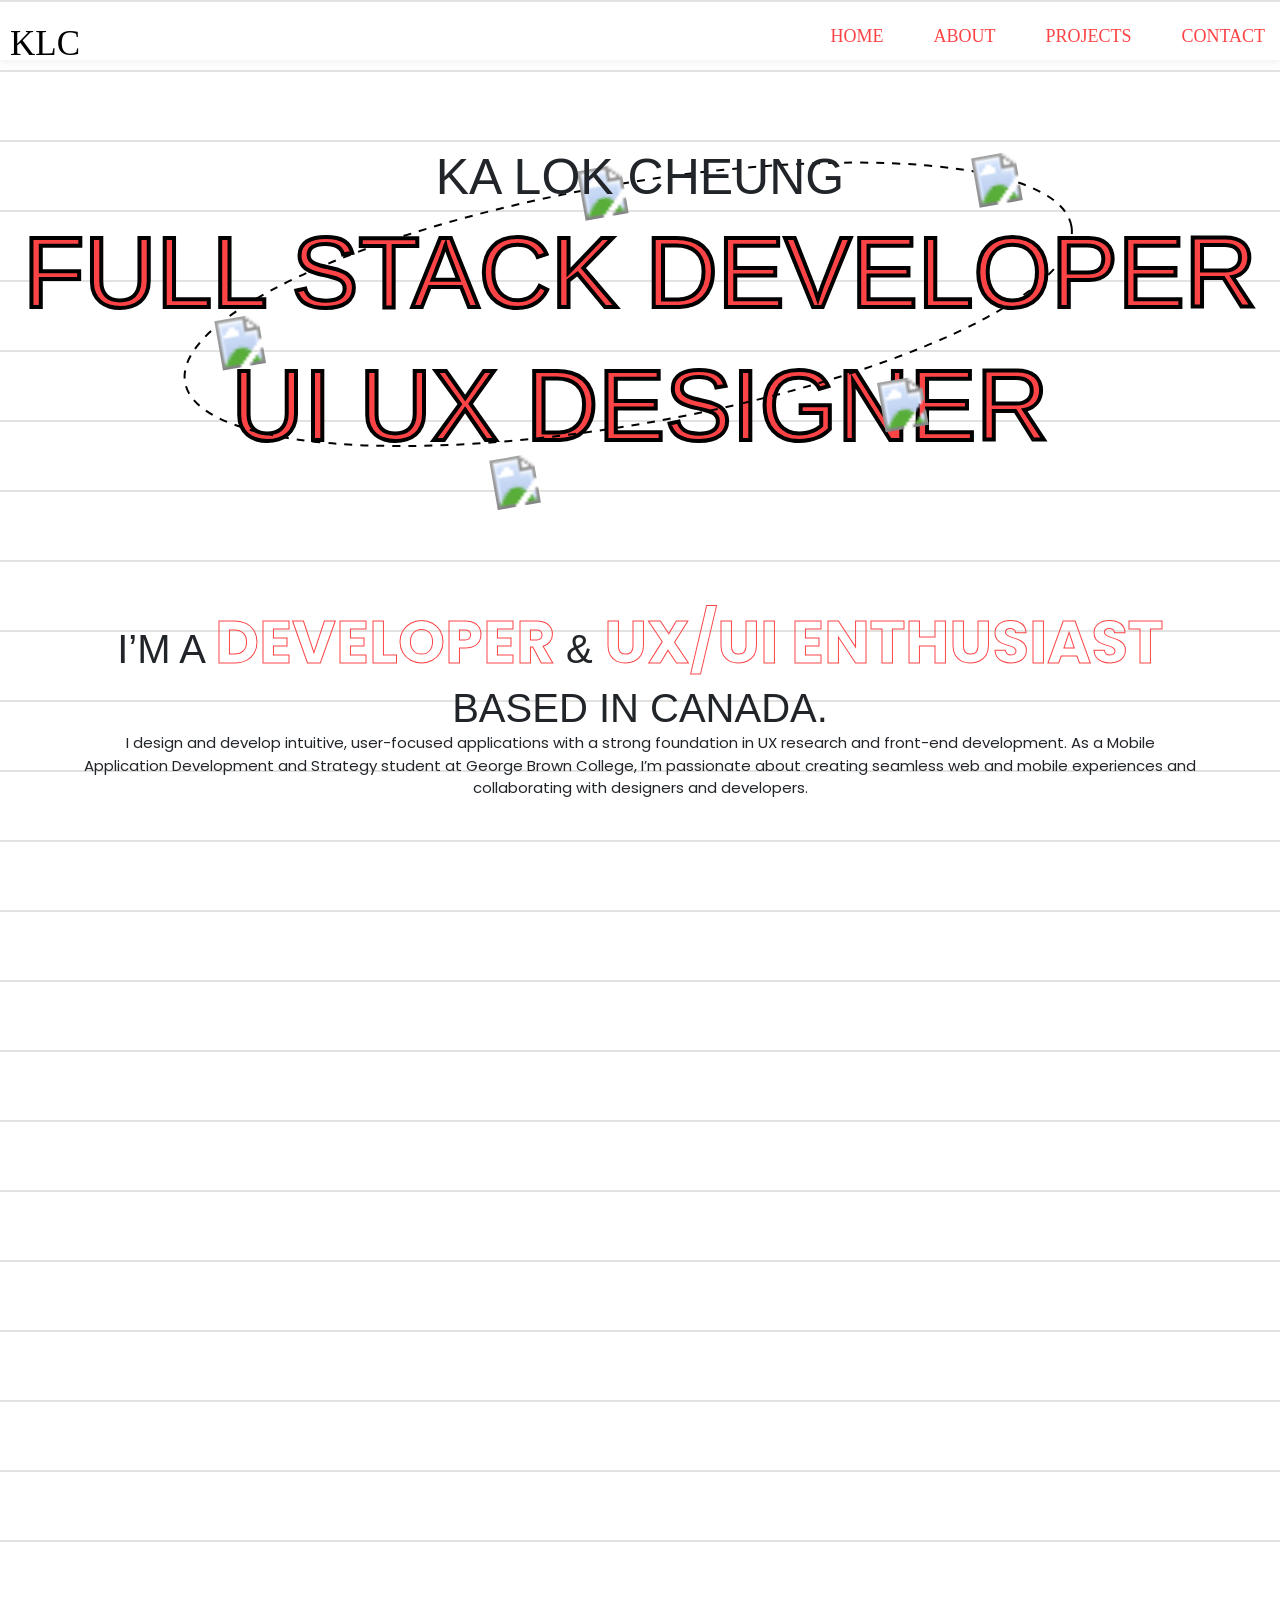
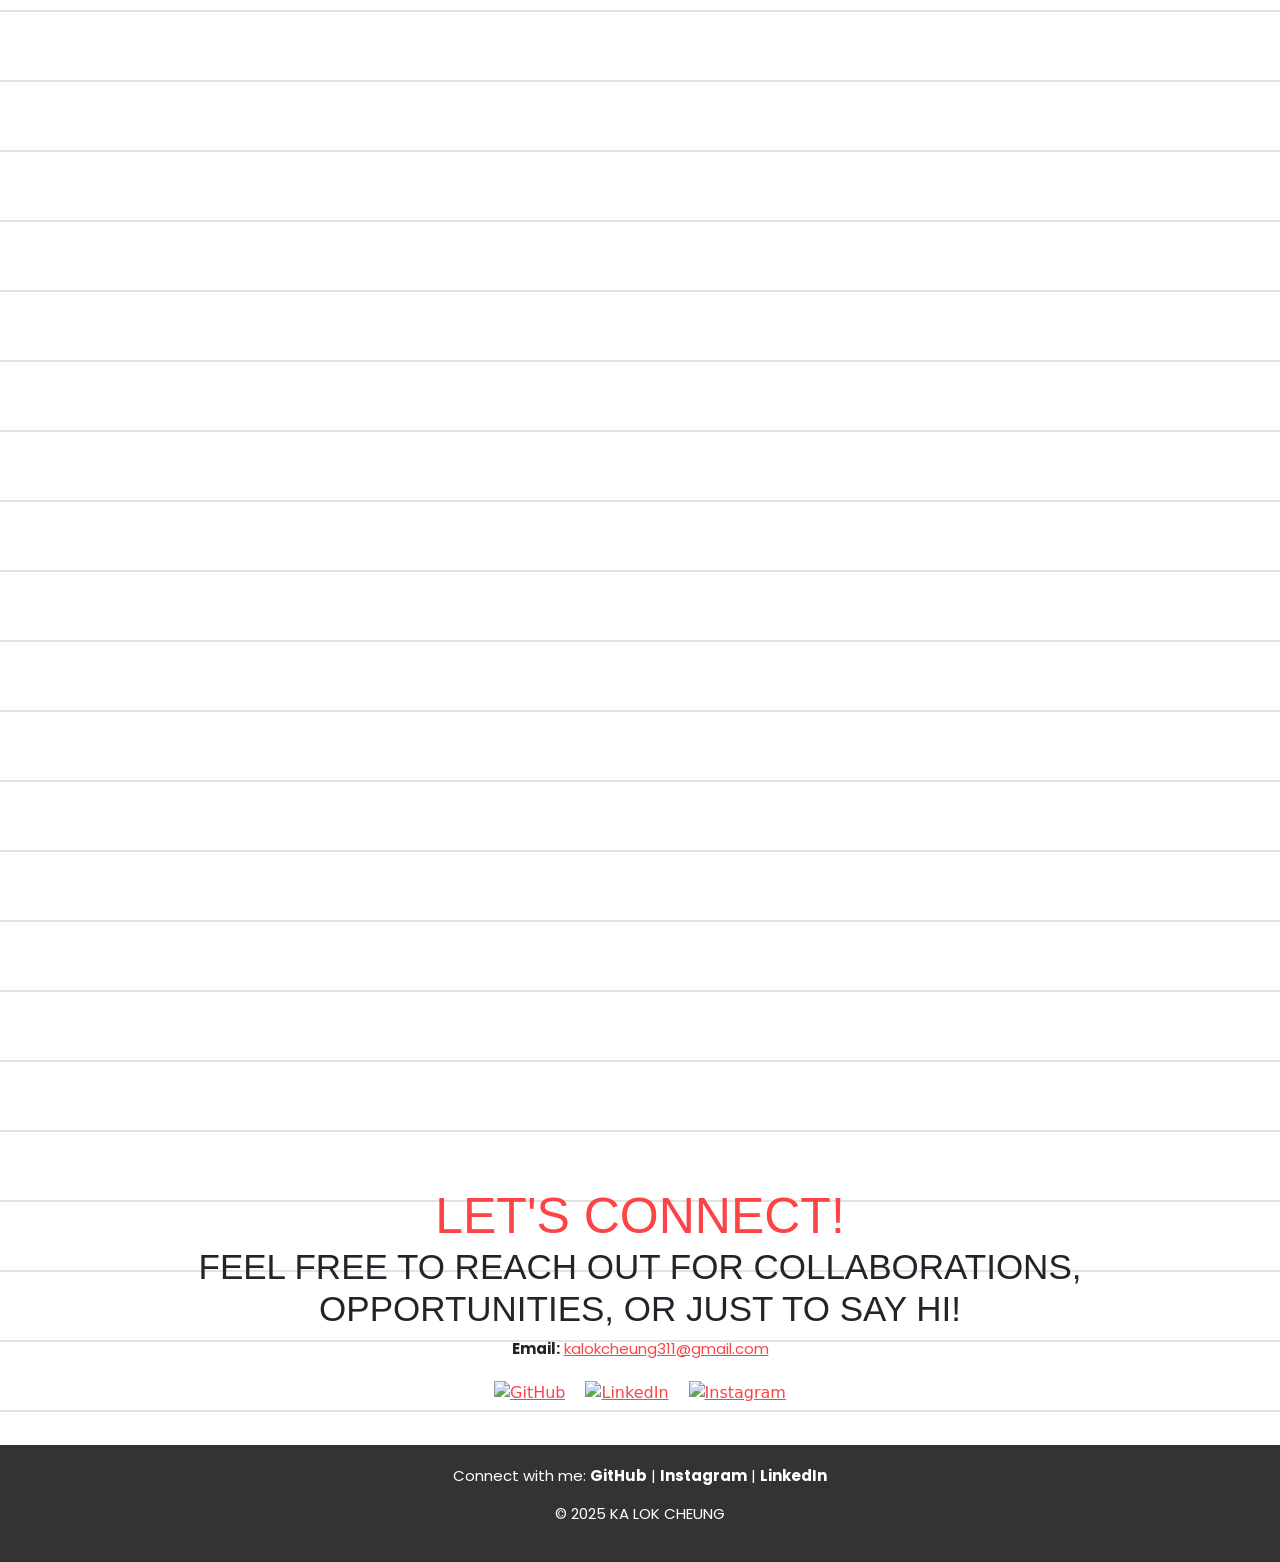
==== index.html @ 5da4ef84 "Add files via upload" ====
<!DOCTYPE html>
<html lang="en">
<head>
    <meta charset="UTF-8">
    <meta name="viewport" content="width=device-width, initial-scale=1.0">
    <title>Kalinda Cheung | Portfolio</title>
    <link rel="stylesheet" href="styles.css">
    <link rel="preconnect" href="https://fonts.googleapis.com">
    <link rel="preconnect" href="https://fonts.gstatic.com" crossorigin>
    <link href="https://fonts.googleapis.com/css2?family=Funnel+Sans:ital,wght@0,300..800;1,300..800&family=Poppins:ital,wght@0,100;0,200;0,300;0,400;0,500;0,600;0,700;0,800;0,900;1,100;1,200;1,300;1,400;1,500;1,600;1,700;1,800;1,900&family=Press+Start+2P&display=swap" rel="stylesheet">
    <link href="https://cdn.jsdelivr.net/npm/bootstrap@5.3.3/dist/css/bootstrap.min.css" rel="stylesheet" integrity="sha384-QWTKZyjpPEjISv5WaRU9OFeRpok6YctnYmDr5pNlyT2bRjXh0JMhjY6hW+ALEwIH" crossorigin="anonymous">
    <script src='https://cdnjs.cloudflare.com/ajax/libs/jquery/3.3.1/jquery.min.js'></script>
    <script  src="js/js.js"></script>
    <script src="https://cdn.jsdelivr.net/npm/bootstrap@5.3.3/dist/js/bootstrap.bundle.min.js" integrity="sha384-YvpcrYf0tY3lHB60NNkmXc5s9fDVZLESaAA55NDzOxhy9GkcIdslK1eN7N6jIeHz" crossorigin="anonymous"></script>
</head>
<body>


    <!-- Navbar -->
    <nav class="navbar">
            <a href="#" class="logo">KLC</a>
            <ul class="nav-links">
                <a href="#home"><li>Home</li></a>
                <a href="#skills"><li>About</li></a>
                <a href="project.html"><li>Projects</li></a>
                <a href="#contact"><li>Contact</li></a>
            </ul>
            <div class="hamburger">
                <span></span>
                <span></span>
                <span></span>
            </div>
    </nav>

    <!------------ Section1 ------------>
    <section id="fontEndBanner">
        <h1>KA LOK CHEUNG</h1>
        <h2 id="fontEndBanner_title1">full stack developer</h2>
        <h2 id="fontEndBanner_title2">ui ux designer</h2>
        <!-- SVG Background -->
        <div class="svg-background">
            <svg width="1000" height="400" viewBox="0 0 1000 300" preserveAspectRatio="xMidYMid meet">

                <g transform="rotate(-10 -120 150)">

                    <path id="innerOrbitPath" d="M 930,250 a 450,120 0 1,1 -900,0 a 450,120 0 1,1 900,0"  
                          fill="none" stroke="black" stroke-width="2" stroke-dasharray="8,8"/>
                    <path id="orbitPath" d="M 930,250 a 450,140 0 1,1 -900,0 a 450,140 0 1,1 900,0"  
                          fill="none" stroke="transparent"/>

                    <image href="images/title_icon1.png" width="50" height="50">
                        <animateMotion repeatCount="indefinite" dur="14s">
                            <mpath href="#orbitPath"/>
                        </animateMotion>
                    </image>
    
                    <image href="images/title_icon2.png" width="50" height="50">
                        <animateMotion repeatCount="indefinite" dur="14s" begin="-2.8s">
                            <mpath href="#orbitPath"/>
                        </animateMotion>
                    </image>
                    <image href="images/title_icon3.png" width="50" height="50">
                        <animateMotion repeatCount="indefinite" dur="14s" begin="-5.6s">
                            <mpath href="#orbitPath"/>
                        </animateMotion>
                    </image>
                    <image href="images/title_icon4.png" width="50" height="50">
                        <animateMotion repeatCount="indefinite" dur="14s" begin="-8.4s">
                            <mpath href="#orbitPath"/>
                        </animateMotion>
                    </image>
                    <image href="images/title_icon5.png" width="50" height="50">
                        <animateMotion repeatCount="indefinite" dur="14s" begin="-11.2s">
                            <mpath href="#orbitPath"/>
                        </animateMotion>
                    </image>
                </g>
            </svg>
        </div>
    </section>

<!------------ Section2 ------------>
    <section id="description">
        <div class="container">
           <h1>I’m a <span class="waterWave" data-text="developer">developer</span> & <span class="waterWave" data-text="UX/UI enthusiast">UX/UI enthusiast</span> based in Canada.</h1> 
           <p>I design and develop intuitive, user-focused applications with a strong foundation in UX research and front-end development. As a Mobile Application Development and Strategy student at George Brown College, I’m passionate about creating seamless web and mobile experiences and collaborating with designers and developers.</p>
        </div>
    </section>

  
<!------------ Section3 ------------>
    <section id="skills">
        <div class="container">
        <div class="row">
            <div class="col-lg-6 col-md-12 col-sm-12 section3Bg">
                <div class="animation">
                    <div class="anm_mod left delay overlapLeft hoverImageWrapper">
                        <img src="images/section3Left.png" class="section3Left hoverImage">
                    </div>
                    <div class="anm_mod right fast overlapRight hoverImageWrapper">
                        <img src="images/section3Right.png" class="section3Right hoverImage">
                    </div>
                </div>
            </div>

            <div class="col-lg-6 col-md-12 col-sm-12 section3Icon">
                <div class="animation">
                    <div class="anm_mod full">
                        <img src="images/section3Icon.png">
                        <h1>TECHNICAL SKILLS</h1>
                        <h2>Programming Languages</h2>
                        <p>Kotlin, SwiftUI, Java, JavaScript, Android SDK, Jetpack Components, React Native</p>
                        <h2>Frameworks & Technologies</h2>
                        <p>React, Bootstrap, .NET, WordPress, PHP, HTML5, CSS3, Node.js, Express.js, REST APIs</p>
                        <h2>Database & Cloud Services</h2>
                        <p>Firebase, MongoDB, MySQL, Amazon Web Services (AWS)</p>
                        <h2>Design Tools</h2>
                        <p>Adobe Photoshop, Adobe Illustrator, Adobe Premiere, Adobe After Effects</p>
                        <h2>Others</h2>
                        <p>GitHub (Version Control), Postman, SEO Optimization, VS Code, Xcode, Android Studio</p>
                    </div>
                </div>
            </div>
        </div>
      </div>
    </section>


<!------------ Section4 ------------>
    <section id="experience">
        <div class="container">
            <div class="row">
                <div class="animation">
                    <div class="anm_mod full">
                      <h1>PROFESSIONAL EXPERIENCE</h1>
                    </div>
                </div>
                     <div class="animation">
                       <div class="anm_mod full">
                           <div class="col-lg-12 col-md-12 col-sm-12">
                            <h3><span class="section4Type">Full time</span> <span class="section4Date">May 2023 - Jul 2024</span><div class="line"></div></h3>
                            <h2>Analyst Programmer - Venturenix Limited, Hong Kong</h2>
                              <ul>
                               <li><p>Reduced page load time by 30% by optimizing web applications with JavaScript, HTML5, and PHP, improving user experience.</p></li>
                               <li><p>Led software development initiatives by collaborating with designers and developers, increasing workflow efficiency by 20%.</p></li>
                               <li><p>Performed rigorous code reviews, ensuring high-quality, scalable, and maintainable JavaScript and CSS implementations.</p></li>
                               <li><p>Boosted user engagement by 15% and retention by 10% by revamping the client-facing portal and enhancing design responsiveness.</p></li>
                               <li><p>Strong communication skills in translating technical requirements into intuitive design solutions for non-technical stakeholders.</p></li>
                              </ul>
                           </div>
                       </div>
                     </div>

                     <div class="animation">
                        <div class="anm_mod full">
                            <div class="col-lg-12 col-md-12 col-sm-12">
                             <h3><span class="section4Type">Full time</span> <span class="section4Date">Sep 2019 - Apr 2023</span><div class="line"></div></h3>
                             <h2>Analyst Programmer - Global Executive Consultants Ltd., Hong Kong</h2>
                               <ul>
                                <li><p>Developed and maintained high-traffic web applications using JavaScript, Node.js, and front-end frameworks, optimizing data retrieval by 40%.</p></li>
                                <li><p>Implemented email automation workflows using server-side rendering (SSR) and REST APIs, improving efficiency in communication.</p></li>
                                <li><p>Optimized CSS and JavaScript asset loading, reducing page load times by 25% and enhancing web application performance.</p></li>
                                <li><p>Applied software development best practices, including version control, testing, and modular coding structures.</p></li>
                                <li><p>Effective time management in leading multiple projects while consistently meeting deadlines.</p></li>
                                    </ul>
                            </div>
                        </div>
                      </div>

                      <div class="animation">
                        <div class="anm_mod full">
                            <div class="col-lg-12 col-md-12 col-sm-12">
                             <h3><span class="section4Type">Part time</span> <span class="section4Date">Sep 2017 - Aug 2019</span><div class="line"></div></h3>
                             <h2>UI/UX Designer - NovaLab (Hong Kong) Limited, Hong Kong</h2>
                               <ul>
                                <li><p>Doubled mobile user engagement by implementing mobile-first design principles, ensuring responsiveness and cross-platform compatibility.</p></li>
                                <li><p>Enhanced website usability by improving navigation, layouts, and interactivity for WordPress and custom-built websites, increasing user engagement.</p></li>
                                <li><p>Boosted customer satisfaction by 20% by optimizing UI/UX for e-commerce platforms, leading to higher conversion rates using HTML5, CSS3, and JavaScript.</p></li>
                                <li><p>Improved organic traffic by 30% by implementing SEO-optimized web designs, enhancing search rankings and increasing visibility.</p></li>
                               </ul>
                            </div>
                        </div>
                      </div>
                     
            </div>
        </div>
    </section>

<!------------ Contact Section ------------>
<section id="contact" style="padding-top: 50px;">
    <div class="container">
        <div class="anm_mod full">
            <h1>Let's Connect!</h1>
          </div>
        <h2>Feel free to reach out for collaborations, opportunities, or just to say hi!</h2>

        <div class="contact-info">
            <p><strong>Email:</strong> <a href="mailto:kalokcheung@example.com">kalokcheung311@gmail.com</a></p>
            
            <div class="social-links">
                <a href="https://github.com/kalindacheung" target="_blank"><img src="images/githubIcon.png" alt="GitHub"></a>
                <a href="https://www.linkedin.com/in/kalindacheung/" target="_blank"><img src="images/linkedinIcon.png" alt="LinkedIn"></a>
                <a href="https://www.instagram.com/kalindacheung/" target="_blank"><img src="images/instagramIcon.png" alt="Instagram"></a>
            </div>
        </div>
    </div>
</section>

    
    <footer>
        <p>Connect with me: <a href="https://github.com/kalindacheung">GitHub</a> | <a href="https://www.instagram.com/kalindacheung/">Instagram</a> | <a href="https://www.linkedin.com/in/kalindacheung/">LinkedIn</a></p>
        <p>&copy; 2025 KA LOK CHEUNG</p>
    </footer>



</body>
</html>
---- styles.css ----
@font-face {
    font-family: 'Phosphate Inline';
    src: url('font/PhosphateInline.ttf') format('truetype');
    font-weight: normal;
    font-style: normal;
}

@font-face {
    font-family: 'Phosphate Solid';
    src: url('font/PhosphateSolid.ttf') format('truetype');
    font-weight: normal;
    font-style: normal;
}


html {
    scroll-behavior: smooth;
}
body {
    margin: 0;
    padding: 0;
    background-image: linear-gradient(rgba(226, 226, 224, 1) 2px, transparent 1px);
    background-size: 100% 70px; /* Controls spacing between lines */
}

p{
     font-family: "Poppins", sans-serif;
     font-size: 15px;   
}


/* Navbar */
.navbar {
    position: fixed;
    width: 100%;
    display: flex;
    justify-content: center; 
    align-items: center;
    height: 60px;
    z-index: 1000;
    box-shadow: 0 4px 6px rgba(156, 156, 156, 0.1);
}

/* Logo */
.logo {
    font-family: 'Phosphate Solid';
    text-decoration: none;
    color: black;
    font-size: 35px;
    transition: color 0.3s ease-in-out;
    padding: 10px;
}

/* Navigation Links */
.nav-links {
    list-style: none;
    display: flex;
    font-family: 'Phosphate Solid';
    text-transform: uppercase;
    gap: 20px; /* Adds spacing between menu items */
}

.nav-links a {
    text-decoration: none;
    color: #fc4446;
    font-size: 18px;
    transition: color 0.3s ease-in-out;
    padding: 10px 15px;
}

.nav-links a:hover {
    color: black;
}

/* Hamburger Menu */
.hamburger {
    display: none;
    flex-direction: column;
    cursor: pointer;
}

.hamburger span {
    background: #fc4446;
    height: 5px;
    width: 30px;
    margin: 3px 0;
    transition: 0.3s ease-in-out;
}







.container {
    width: 80%;
    max-width: 1200px;
    margin: 20px auto;
    padding: 20px;
    border-radius: 8px;
}

footer {
    text-align: center;
    padding: 20px;
    background: #333;
    color: white;
}

footer a {
    color: white;
    text-decoration: none;
    font-weight: bold;
}

/* <!------------ Section1 ------------> */
#fontEndBanner {
    background-image: url("images/section1Backgroup.png");
    background-position: center; 
    background-repeat: no-repeat;
    min-height: 500px; 
    position: relative;
    display: flex;
    flex-direction: column;
    justify-content: center; 
    align-items: center;
    text-align: center;
}

.svg-background {
    position: absolute;
    z-index: 1;
}


#fontEndBanner h1{
    text-transform: uppercase;
    font-family: 'Phosphate Inline', sans-serif;
    font-weight: normal;
    font-size: 50px;
    margin-bottom: 5px;
    position: relative;
    z-index: 2;
}

#fontEndBanner h2{
    text-transform: uppercase;
    font-family: 'Phosphate Solid', sans-serif;
    font-weight: normal;
    font-size: 100px;
    color: #fc4446;
    -webkit-text-stroke: 4px black;   
    position: relative;
    z-index: 2;
}

#fontEndBanner_title2{
    margin-top: 5px;
    z-index: 1 !important;
}

/* <!------------ Section2 ------------> */
#description{
    text-align: center;
    font-family: 'Phosphate Solid', sans-serif;
    font-size: 23px;
}

#description .container h1{
    line-height: 1.2;
    text-transform: uppercase;
    margin: 0px;
}

.waterWave {
    font-family: "Poppins", sans-serif;
    position: relative;
    display: inline-block;
    font-size: clamp(24px, 5vw, 60px);
    font-weight: bold;
    color: transparent;
    background: url("images/wave.svg");
    background-size: cover;
    -webkit-background-clip: text;
    background-clip: text;
    animation: waveMove 5s ease-in-out infinite;
    white-space: nowrap; 
    line-height: 1.4; 
}

.waterWave::before {
    content: attr(data-text); 
    position: absolute;
    left: 0;
    top: 0;
    width: 100%;
    height: 100%;
    -webkit-text-stroke: 1px #fc4446; 
    z-index: -1;
}

.waterWave::after {
    content: attr(data-text); 
    position: absolute;
    left: 0;
    top: 0;
    width: 100%;
    height: 100%;
    color: transparent;
    background: url("images/wave.svg");
    background-size: cover;
    -webkit-background-clip: text;
    background-clip: text;
    animation: waveMove 5s ease-in-out infinite;
}

@keyframes waveMove {
    0% { background-position: 0% 10px; }
    50% { background-position: 0% -10px; }
    100% { background-position: 0% 10px; }
}

/* Responsive Fix for Small Screens */
@media (max-width: 768px) {
    .waterWave {
        font-size: clamp(18px, 6vw, 40px); 
        white-space: normal; 
        text-align: center;
    }
    #description .container h1{
        line-height: 1.2;
    }
}

/* <!------------ Section3 ------------> */
#skills{
    position: relative;
    display: flex;
    flex-direction: column;

}
.row{
    --bs-gutter-x:0rem !important
}

.section3Bg {
    position: relative; 
    background: url("images/section3Backgroup.png") no-repeat center center;
    background-size: contain; 
    width: 100%; 
    min-height: 500px; 
    justify-content: center;
    align-items: center;
    overflow: visible; 
}

.overlapLeft {
    position: absolute;
    width: 40%; 
    left: 2%; 
}

.overlapRight {
    position: absolute;
    width: 40%;
    left: 33%; 
}

.hoverImage {
    position: relative;
    align-self: stretch;
    flex-shrink: 0;
    object-fit: cover;

  }

.animation {
    justify-content: center;
  }
  .animation .anm_mod {
    opacity: 0;
    transform: translate3d(0, 100%, 0);
    transition: all 1s ease;
  }

  .animation .anm_mod.left {
    transform: translate3d(-100%, 0, 0);
  }
  .animation .anm_mod.right {
    transform: translate3d(100%, 0, 0);
  }
  .animation .anm_mod.delay {
    transition: all 2s ease;
  }
  .animation .anm_mod.fast {
    transition: all 0.8 ease;
  }
  
  .animation .anm_mod.active {
    opacity: 1;
    transform: translate3d(0, 0, 0);
  }
 
  .section3Icon {
    display: flex;
    flex-direction: column; 
    align-items: center; 
    justify-content: center; 
    text-align: center; 
}

.section3Icon img {
    width: 50%; 
    max-width: 150px; 
    margin-bottom: 20px; 
}
.section3Icon h1{
    text-transform: uppercase;
    font-family: 'Phosphate Inline', sans-serif;
    font-size: 50px;
    font-weight: normal;
    color: #fc4446;
    margin-bottom: 0px !important;
}
.section3Icon h2{
    text-transform: uppercase;
    font-family: 'Phosphate Solid', sans-serif;
    font-size: 20px;
    font-weight: normal;
    margin-bottom: 0px !important;
}

/* <!------------ Section4 ------------> */

#experience h1, #contact h1 {
    text-align: center; /* Keeps text aligned properly */
    text-transform: uppercase;
    font-family: 'Phosphate Inline', sans-serif;
    font-size: 50px;
    font-weight: normal;
    color: #fc4446;
    margin-bottom: 0px !important;
}


 #experience h3 {
    display: flex;
    align-items: center; /* Aligns items horizontally */
    gap: 15px; /* Space between items */
    width: 100%; /* Ensures the line stretches */
}

#experience h3 .section4Type {
    background-color: #fc4446;
    font-family: 'Phosphate Solid', sans-serif;
    text-transform: uppercase;
    color: white; 
    padding: 17px 17px 1px 17px; 
    border-radius: 10px;
    font-size: 20px; 
    display: inline-block; 
    margin-right: 8px; 
    white-space: nowrap;
}

#experience h3 .section4Date {
    font-family: 'Phosphate Solid', sans-serif;
    color: #fc4446; 
    font-size: 35px; 
    text-transform: uppercase;
    margin-top: 20px;
}

.line {
    height: 4px;
    background-color: #fc4446; 
    flex-grow: 1; /* Makes the line expand to full width */
    margin-left: 10px; /* Space between date and line */
}

#experience h2 {
    font-family: 'Phosphate Solid', sans-serif;
    font-size: 40px; 
    text-transform: uppercase;
}

/* <!------------ Contact Section ------------> */
#contact h2{
    text-align: center;
    font-family: 'Phosphate Solid', sans-serif;
    font-size: 35px;
    text-transform: uppercase;
}

#contact p{
    text-align: center;
}

#contact a{
    color: #fc4446;
}

.social-links {
    margin-top: 20px;
    display: flex;
    justify-content: center;
    gap: 20px; /* Adds space between icons */
}

.social-links a {
    display: inline-block;
}

.social-links img {
    width: 40px; /* Set width */
    height: 40px; /* Set height */
    transition: transform 0.3s ease-in-out;
}

.social-links a:hover img {
    transform: scale(1.1);
}

/* <!------------ Project Section1 ------------> */

#projectDetails h1{
text-transform: uppercase;
font-family: 'Phosphate Solid', sans-serif;
font-weight: normal;
font-size: 100px;
color: #fc4446;
-webkit-text-stroke: 4px black;   
}

#projectDetails a {
    text-decoration: none;
  }
.projectsection{
    padding: 100px 0px; 
}

.project_title2{
    font-family: 'Phosphate Inline', sans-serif;
    color: black; 
    font-size: 30px; 
    text-transform: uppercase;
}

.project_titleType{
    background-color: black;
    font-family: 'Phosphate Solid', sans-serif;
    text-transform: uppercase;
    color: white; 
    padding: 17px 17px 1px 17px; 
    border-radius: 10px;
    font-size: 20px; 
    display: inline-block; 
    margin-right: 8px; 
}
.projectTools{
    padding: 10px;
    background-color: #000;
    border-radius: 20px;
    color: white;
    text-align: center;
}

.project_titleType_App{
    background-color: #fc4446;
    font-family: 'Phosphate Solid', sans-serif;
    text-transform: uppercase;
    color: white; 
    padding: 17px 17px 1px 17px; 
    border-radius: 10px;
    font-size: 20px; 
    display: inline-block; 
    margin-right: 8px; 
    text-align: center;
}

.project_title2_App{
    font-family: 'Phosphate Inline', sans-serif;
    color: #fc4446;
    font-size: 30px; 
    text-transform: uppercase;
}

.typeRed{
    background-color: #fc4446;

}

.titleRed{
    color: #fc4446;
}

.overlapLeftProject1 {
    position: absolute;
    z-index: -2;
}

.overlapRightProject1 {
    position: absolute;
    z-index: -1;
}

.image-row {
    display: flex; 
    justify-content: center; 
    align-items: center;
    gap: 15px; 
}

.image-row img:first-child {
    height: auto; 
    width: auto; 
    max-width: 45%; 
}

.image-row img:last-child {
    height: 100%; 
    width: auto; 
    max-width: 45%; 
    align-self: center; 
}
.projectGrid{
    display: flex;
    align-items: center;
    gap: 15px;
    width: 100%;
}
.projectTitle{
    font-size: 50px;
    text-transform: uppercase;
    margin-top: 30px;

}


.projectRole{
    font-family: 'Phosphate Solid';
    text-transform: uppercase;
}
.projectRole_App{
    font-family: 'Phosphate Solid';
    text-transform: uppercase;
    color: #fc4446;
}


.projectLink{
    font-family: 'Phosphate Inline';
    text-transform: uppercase;
    padding-top: 20px;
    text-align: center;
    position: relative;
    z-index: 10;
}

a .projectLink {
    color: #fc4446;
    text-decoration: none;
}

.project-video {
    width: 100%; /* Ensures it fits within the column */
    background-color: black; /* Sets black background */
    padding: 50px 20px 0px 20px;
    border-radius: 40px; /* Rounds the corners */
    display: flex;
    justify-content: center; /* Centers video horizontally */
    align-items: center; /* Centers video vertically */
    overflow: hidden; /* Prevents content from spilling out */
}

/* Style for the video element */
.project-video video {
    width: 100%; /* Ensures video scales properly */
    height: auto; 
}

.newcolor{
    background-color: #fc4446;
}

.projectOnlyOne {
    display: flex; 
    justify-content: center; 
    align-items: center;
    gap: 15px;
    padding: 30px; 
    width: 100%;
}
.projectimg {
    box-shadow: 10px 10px 20px rgba(0, 0, 0, 0.5);
  }

  .projectVideoSize {
    width: 70%;
    max-width: 700px; 
    aspect-ratio: 9 / 16; 
    background: #000; 
    border-radius: 40px; 
    box-shadow: inset 0 0 10px rgba(255, 255, 255, 0.2), 
                0 4px 10px rgba(0, 0, 0, 0.5); 
    display: flex;
    align-items: center;
    justify-content: center;
    padding: 15px; 
    border: 6px solid #222; 
    position: relative;
}

.projectVideoSize video {
    width: 100%; 
    height: auto; 
    border-radius: 20px;
}

.project a{
    text-decoration: none;
}
















/* Mobile Navigation */

/* Extra small devices (phones, 600px and down) */
@media only screen and (max-width: 600px) {
    .hoverImageWrapper {
        position: absolute;
    }
    
    .overlapLeft {
        left: 0;
        top: 10%;
        transform: translateY(-50%); /* Adjusts alignment */
    }
    
    .overlapRight {
        right: 0;
        top: 20%;
        transform: translateY(-50%); /* Adjusts alignment */
    }
    .section3Bg{
        min-height: 400px !important;
    }
    .anm_mod.left.delay.overlapLeft {
        transform: none; /* Resets transformation */
        animation: none; /* Stops any animations */
    }
    .anm_mod.right.fast.overlapRight {
        transform: none; /* Resets transformation */
        animation: none; /* Stops any animations */
    }
    .section3Left{
        width: 250px !important;
        margin-left: 20px;
    }
    .section3Right{
        width: 230px !important;
        margin-left: 20px;
    }
    #fontEndBanner h2  {
        font-size: 50px !important;
    }

}

/* Medium devices (landscape tablets, 768px and up) */
@media only screen and (max-width: 768px) {
    .nav-links {
        display: none; /* Initially hidden on mobile */
        flex-direction: column;
        position: absolute;
        top: 60px;
        left: 0;
        width: 100%;
        background: #fc4446;
        text-align: center;
        padding: 20px 0;
    }

    .nav-links li {
        margin: 15px 0;
    }

    .nav-links a {
        color: #000;
        font-size: 20px;
        padding: 15px;
        display: block;
    }

    .hamburger {
        display: flex;
        margin-bottom: 25px;
        padding-right: 15px;
    }

    .nav-active {
        display: flex;
    }

    .hamburger.active span:nth-child(1) {
        transform: rotate(45deg) translate(5px, 11px);
    }
    .hamburger.active span:nth-child(2) {
        opacity: 0;
    }
    .hamburger.active span:nth-child(3) {
        transform: rotate(-45deg) translate(5px, -11px);
    }

    .section3Icon h1, #experience h1, #contact h1 {
        font-size: 40px;
    }

}

/* Large devices (laptops/desktops, 992px and up) */
@media only screen and (min-width: 601px) and (max-width: 992px) {
    .section3Left{
        width: 370px
    }
    .section3Right{
        width: 350px
    }
    .anm_mod.left.delay.overlapLeft {
        transform: none; /* Resets transformation */
        animation: none; /* Stops any animations */
    }
    .anm_mod.right.fast.overlapRight {
        transform: none; /* Resets transformation */
        animation: none; /* Stops any animations */
    }
    .section3Bg{
        min-height: 500px !important;
    }
    .overlapRight{
        left: 46%;
    }
    .overlapLeft{
        left: 5%;
    }
 


}

/* Extra large devices (large laptops and desktops, 1200px and up) */
@media only screen and (max-width: 1200px) { 
.section3Left{
    width: 370px
}
.section3Right{
    width: 350px
}
.section3Bg{
    min-height: 370px;
}

svg {
    display: block;
    width: 100%;
    overflow: visible;
}
}
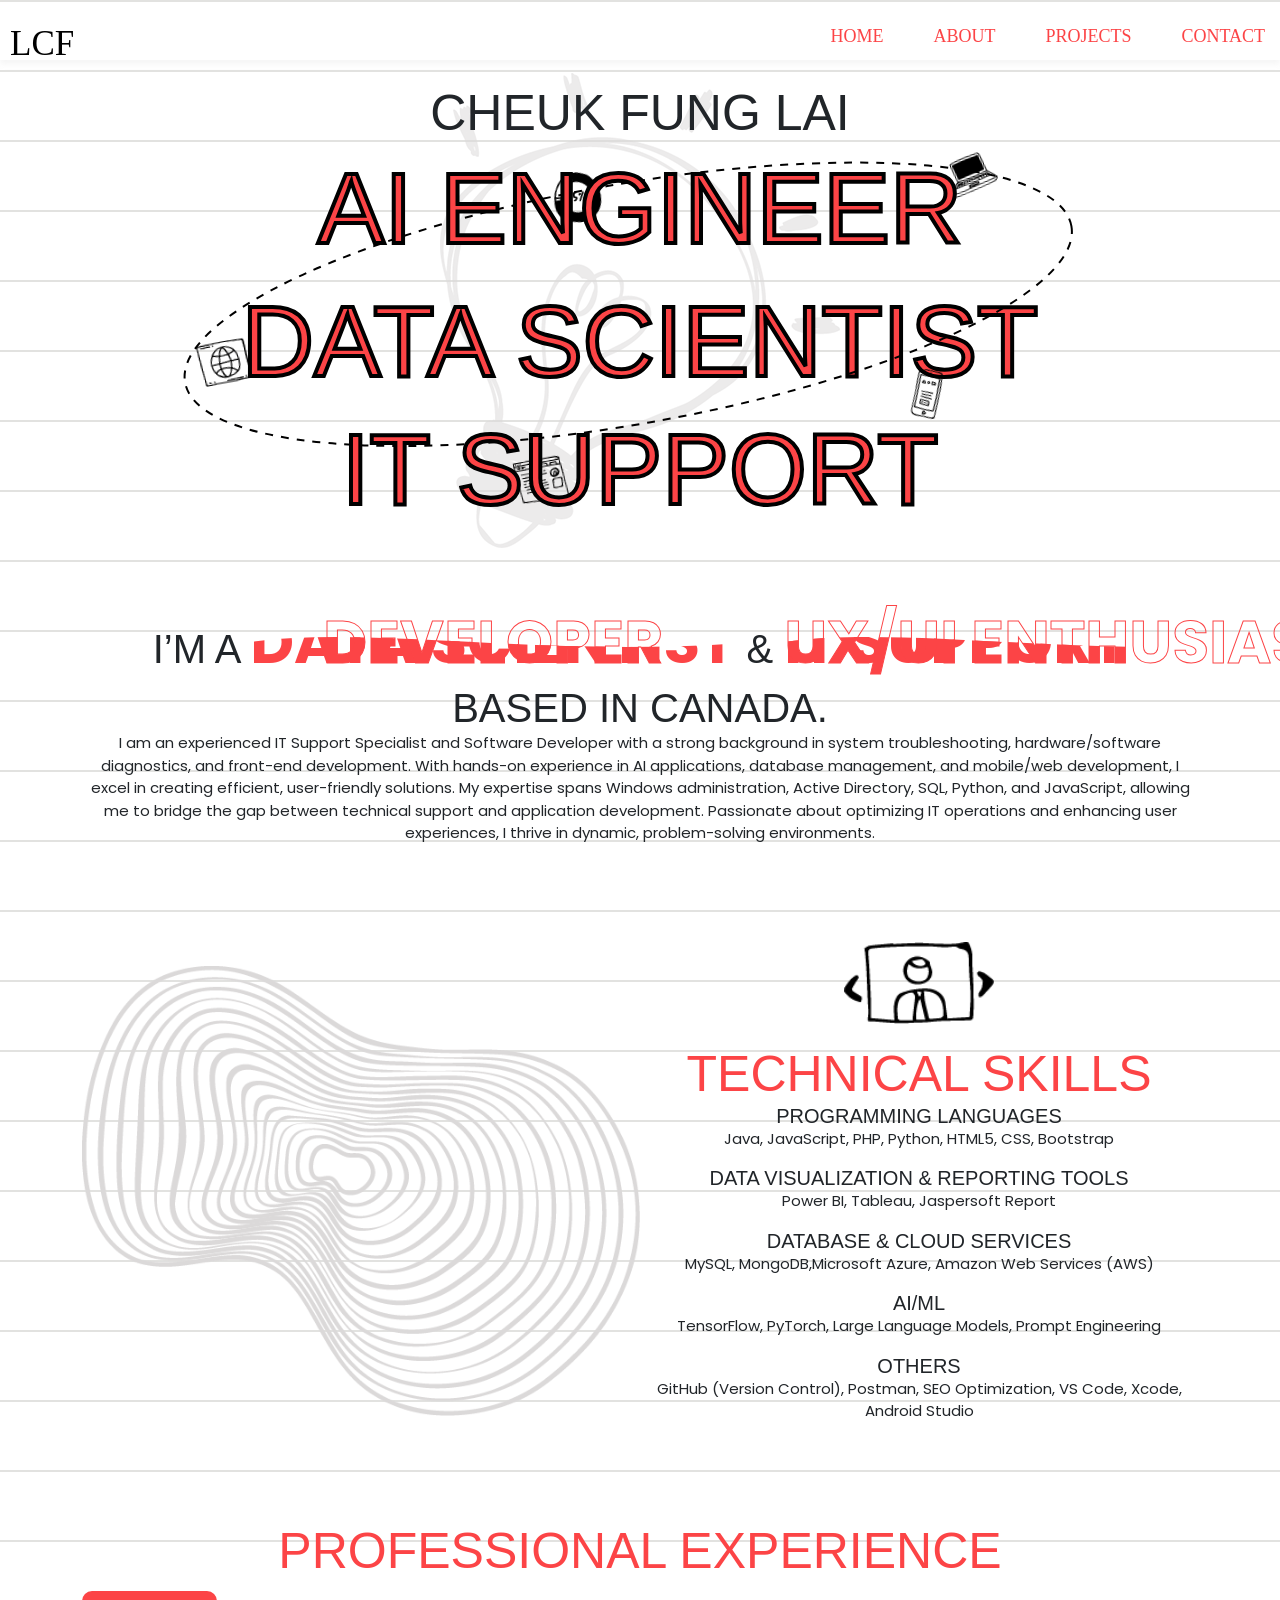
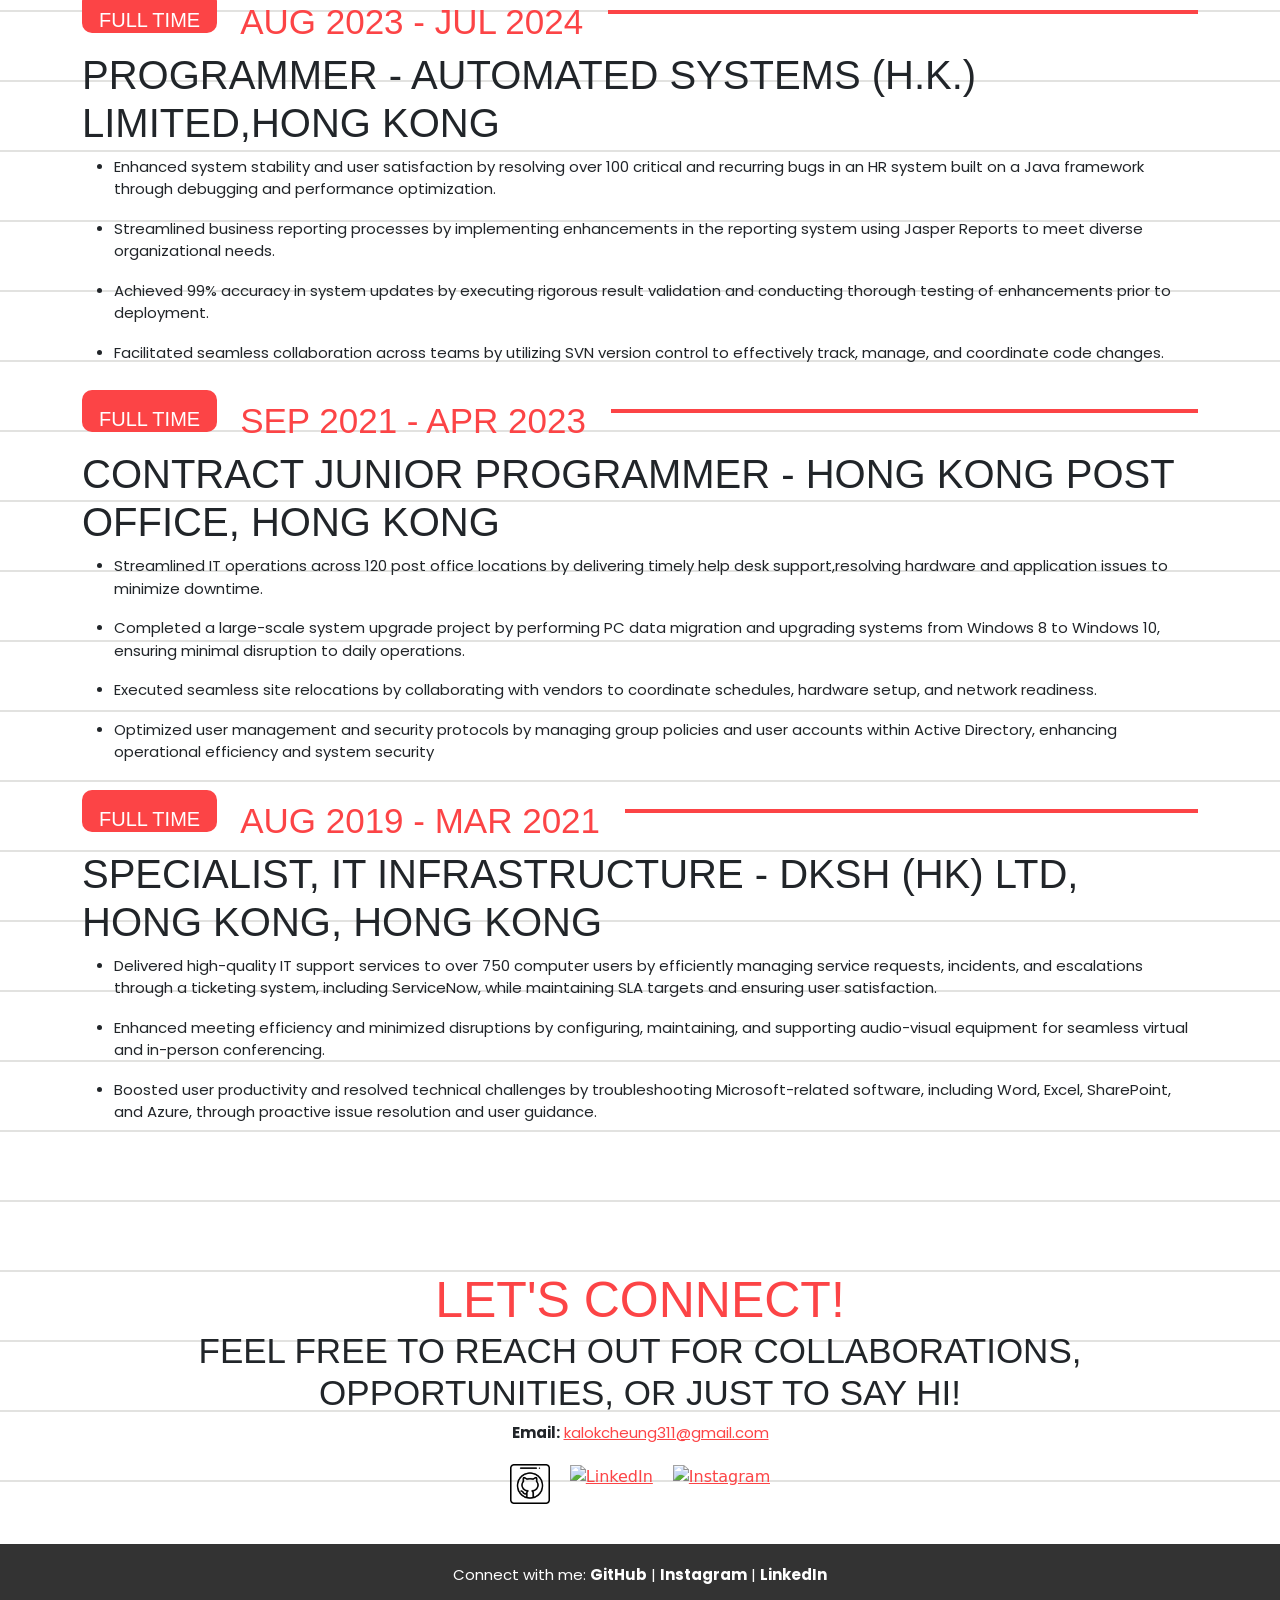
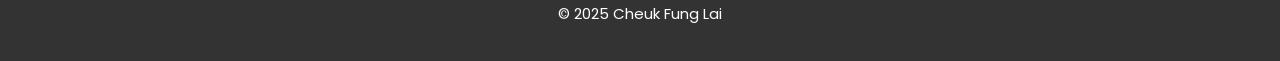
==== commit a032a956: "Add files via upload" ====
--- a/index.html
+++ b/index.html
@@ -3,7 +3,7 @@
 <head>
     <meta charset="UTF-8">
     <meta name="viewport" content="width=device-width, initial-scale=1.0">
-    <title>Kalinda Cheung | Portfolio</title>
+    <title>Cheuk Fung Lai| Portfolio</title>
     <link rel="stylesheet" href="styles.css">
     <link rel="preconnect" href="https://fonts.googleapis.com">
     <link rel="preconnect" href="https://fonts.gstatic.com" crossorigin>
@@ -18,7 +18,7 @@
 
     <!-- Navbar -->
     <nav class="navbar">
-            <a href="#" class="logo">KLC</a>
+            <a href="#" class="logo">LCF</a>
             <ul class="nav-links">
                 <a href="#home"><li>Home</li></a>
                 <a href="#skills"><li>About</li></a>
@@ -34,9 +34,11 @@
 
     <!------------ Section1 ------------>
     <section id="fontEndBanner">
-        <h1>KA LOK CHEUNG</h1>
-        <h2 id="fontEndBanner_title1">full stack developer</h2>
-        <h2 id="fontEndBanner_title2">ui ux designer</h2>
+        <h1>CHEUK FUNG LAI</h1>
+        <h2 id="fontEndBanner_title1">AI Engineer</h2>
+        <h2 id="fontEndBanner_title2">Data Scientist</h2>
+        <h2 id="fontEndBanner_title3">IT Support</h2>
+
         <!-- SVG Background -->
         <div class="svg-background">
             <svg width="1000" height="400" viewBox="0 0 1000 300" preserveAspectRatio="xMidYMid meet">
@@ -82,8 +84,8 @@
 <!------------ Section2 ------------>
     <section id="description">
         <div class="container">
-           <h1>I’m a <span class="waterWave" data-text="developer">developer</span> & <span class="waterWave" data-text="UX/UI enthusiast">UX/UI enthusiast</span> based in Canada.</h1> 
-           <p>I design and develop intuitive, user-focused applications with a strong foundation in UX research and front-end development. As a Mobile Application Development and Strategy student at George Brown College, I’m passionate about creating seamless web and mobile experiences and collaborating with designers and developers.</p>
+           <h1>I’m a <span class="waterWave" data-text="developer">Data Scientist</span> & <span class="waterWave" data-text="UX/UI enthusiast">IT Support</span> based in Canada.</h1> 
+           <p>I am an experienced IT Support Specialist and Software Developer with a strong background in system troubleshooting, hardware/software diagnostics, and front-end development. With hands-on experience in AI applications, database management, and mobile/web development, I excel in creating efficient, user-friendly solutions. My expertise spans Windows administration, Active Directory, SQL, Python, and JavaScript, allowing me to bridge the gap between technical support and application development. Passionate about optimizing IT operations and enhancing user experiences, I thrive in dynamic, problem-solving environments.</p>
         </div>
     </section>
 
@@ -109,13 +111,13 @@
                         <img src="images/section3Icon.png">
                         <h1>TECHNICAL SKILLS</h1>
                         <h2>Programming Languages</h2>
-                        <p>Kotlin, SwiftUI, Java, JavaScript, Android SDK, Jetpack Components, React Native</p>
-                        <h2>Frameworks & Technologies</h2>
-                        <p>React, Bootstrap, .NET, WordPress, PHP, HTML5, CSS3, Node.js, Express.js, REST APIs</p>
+                        <p>Java, JavaScript, PHP, Python, HTML5, CSS, Bootstrap</p>
+                        <h2>Data Visualization & Reporting Tools</h2>
+                        <p>Power BI, Tableau, Jaspersoft Report</p>
                         <h2>Database & Cloud Services</h2>
-                        <p>Firebase, MongoDB, MySQL, Amazon Web Services (AWS)</p>
-                        <h2>Design Tools</h2>
-                        <p>Adobe Photoshop, Adobe Illustrator, Adobe Premiere, Adobe After Effects</p>
+                        <p>MySQL, MongoDB,Microsoft Azure, Amazon Web Services (AWS)</p>
+                        <h2>AI/ML</h2>
+                        <p>TensorFlow, PyTorch, Large Language Models, Prompt Engineering</p>
                         <h2>Others</h2>
                         <p>GitHub (Version Control), Postman, SEO Optimization, VS Code, Xcode, Android Studio</p>
                     </div>
@@ -138,14 +140,13 @@
                      <div class="animation">
                        <div class="anm_mod full">
                            <div class="col-lg-12 col-md-12 col-sm-12">
-                            <h3><span class="section4Type">Full time</span> <span class="section4Date">May 2023 - Jul 2024</span><div class="line"></div></h3>
-                            <h2>Analyst Programmer - Venturenix Limited, Hong Kong</h2>
+                            <h3><span class="section4Type">Full time</span> <span class="section4Date">Aug 2023 - Jul 2024</span><div class="line"></div></h3>
+                            <h2>Programmer - Automated Systems (H.K.) Limited,Hong Kong</h2>
                               <ul>
-                               <li><p>Reduced page load time by 30% by optimizing web applications with JavaScript, HTML5, and PHP, improving user experience.</p></li>
-                               <li><p>Led software development initiatives by collaborating with designers and developers, increasing workflow efficiency by 20%.</p></li>
-                               <li><p>Performed rigorous code reviews, ensuring high-quality, scalable, and maintainable JavaScript and CSS implementations.</p></li>
-                               <li><p>Boosted user engagement by 15% and retention by 10% by revamping the client-facing portal and enhancing design responsiveness.</p></li>
-                               <li><p>Strong communication skills in translating technical requirements into intuitive design solutions for non-technical stakeholders.</p></li>
+                               <li><p>Enhanced system stability and user satisfaction by resolving over 100 critical and recurring bugs in an HR system built on a Java framework through debugging and performance optimization.</p></li>
+                               <li><p>Streamlined business reporting processes by implementing enhancements in the reporting system using Jasper Reports to meet diverse organizational needs.</p></li>
+                               <li><p>Achieved 99% accuracy in system updates by executing rigorous result validation and conducting thorough testing of enhancements prior to deployment.</p></li>
+                               <li><p>Facilitated seamless collaboration across teams by utilizing SVN version control to effectively track, manage, and coordinate code changes.</p></li>
                               </ul>
                            </div>
                        </div>
@@ -154,14 +155,13 @@
                      <div class="animation">
                         <div class="anm_mod full">
                             <div class="col-lg-12 col-md-12 col-sm-12">
-                             <h3><span class="section4Type">Full time</span> <span class="section4Date">Sep 2019 - Apr 2023</span><div class="line"></div></h3>
-                             <h2>Analyst Programmer - Global Executive Consultants Ltd., Hong Kong</h2>
+                             <h3><span class="section4Type">Full time</span> <span class="section4Date">Sep 2021 - Apr 2023</span><div class="line"></div></h3>
+                             <h2>Contract Junior Programmer - Hong Kong Post Office, Hong Kong</h2>
                                <ul>
-                                <li><p>Developed and maintained high-traffic web applications using JavaScript, Node.js, and front-end frameworks, optimizing data retrieval by 40%.</p></li>
-                                <li><p>Implemented email automation workflows using server-side rendering (SSR) and REST APIs, improving efficiency in communication.</p></li>
-                                <li><p>Optimized CSS and JavaScript asset loading, reducing page load times by 25% and enhancing web application performance.</p></li>
-                                <li><p>Applied software development best practices, including version control, testing, and modular coding structures.</p></li>
-                                <li><p>Effective time management in leading multiple projects while consistently meeting deadlines.</p></li>
+                                <li><p>Streamlined IT operations across 120 post office locations by delivering timely help desk support,resolving hardware and application issues to minimize downtime.</p></li>
+                                <li><p>Completed a large-scale system upgrade project by performing PC data migration and upgrading systems from Windows 8 to Windows 10, ensuring minimal disruption to daily operations.</p></li>
+                                <li><p>Executed seamless site relocations by collaborating with vendors to coordinate schedules, hardware setup, and network readiness.</p></li>
+                                <li><p>Optimized user management and security protocols by managing group policies and user accounts within Active Directory, enhancing operational efficiency and system security</p></li>
                                     </ul>
                             </div>
                         </div>
@@ -170,14 +170,12 @@
                       <div class="animation">
                         <div class="anm_mod full">
                             <div class="col-lg-12 col-md-12 col-sm-12">
-                             <h3><span class="section4Type">Part time</span> <span class="section4Date">Sep 2017 - Aug 2019</span><div class="line"></div></h3>
-                             <h2>UI/UX Designer - NovaLab (Hong Kong) Limited, Hong Kong</h2>
+                             <h3><span class="section4Type">Full time</span> <span class="section4Date">Aug 2019 - Mar 2021</span><div class="line"></div></h3>
+                             <h2>Specialist, IT Infrastructure - DKSH (HK) Ltd, Hong Kong, Hong Kong</h2>
                                <ul>
-                                <li><p>Doubled mobile user engagement by implementing mobile-first design principles, ensuring responsiveness and cross-platform compatibility.</p></li>
-                                <li><p>Enhanced website usability by improving navigation, layouts, and interactivity for WordPress and custom-built websites, increasing user engagement.</p></li>
-                                <li><p>Boosted customer satisfaction by 20% by optimizing UI/UX for e-commerce platforms, leading to higher conversion rates using HTML5, CSS3, and JavaScript.</p></li>
-                                <li><p>Improved organic traffic by 30% by implementing SEO-optimized web designs, enhancing search rankings and increasing visibility.</p></li>
-                               </ul>
+                                <li><p>Delivered high-quality IT support services to over 750 computer users by efficiently managing service requests, incidents, and escalations through a ticketing system, including ServiceNow, while maintaining SLA targets and ensuring user satisfaction.</p></li>
+                                <li><p>Enhanced meeting efficiency and minimized disruptions by configuring, maintaining, and supporting audio-visual equipment for seamless virtual and in-person conferencing.</p></li>
+                                <li><p>Boosted user productivity and resolved technical challenges by troubleshooting Microsoft-related software, including Word, Excel, SharePoint, and Azure, through proactive issue resolution and user guidance.</p></li>                               </ul>
                             </div>
                         </div>
                       </div>
@@ -208,8 +206,8 @@
 
     
     <footer>
-        <p>Connect with me: <a href="https://github.com/kalindacheung">GitHub</a> | <a href="https://www.instagram.com/kalindacheung/">Instagram</a> | <a href="https://www.linkedin.com/in/kalindacheung/">LinkedIn</a></p>
-        <p>&copy; 2025 KA LOK CHEUNG</p>
+        <p>Connect with me: <a href="https://github.com/fung19942003">GitHub</a> | <a href="https://www.instagram.com/kalindacheung/">Instagram</a> | <a href="https://www.linkedin.com/in/kalindacheung/">LinkedIn</a></p>
+        <p>&copy; 2025 Cheuk Fung Lai</p>
     </footer>
 
 
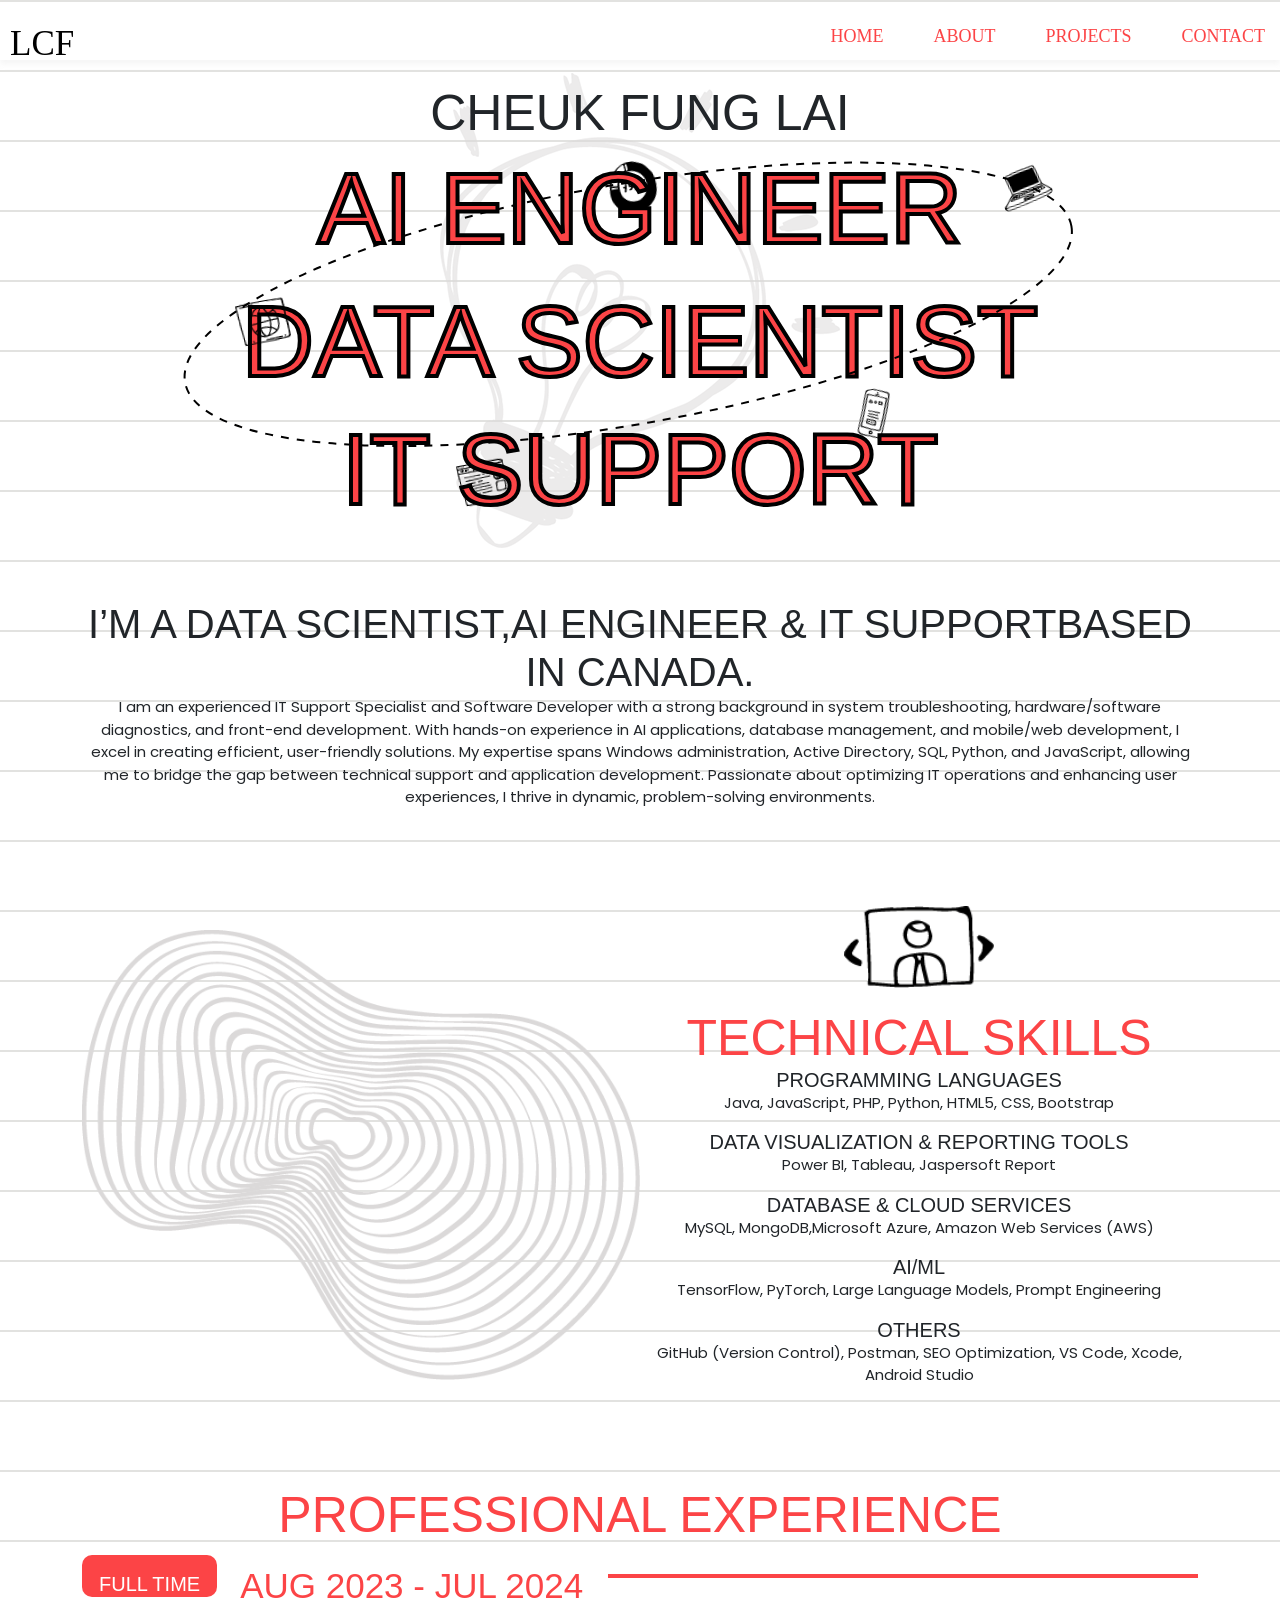
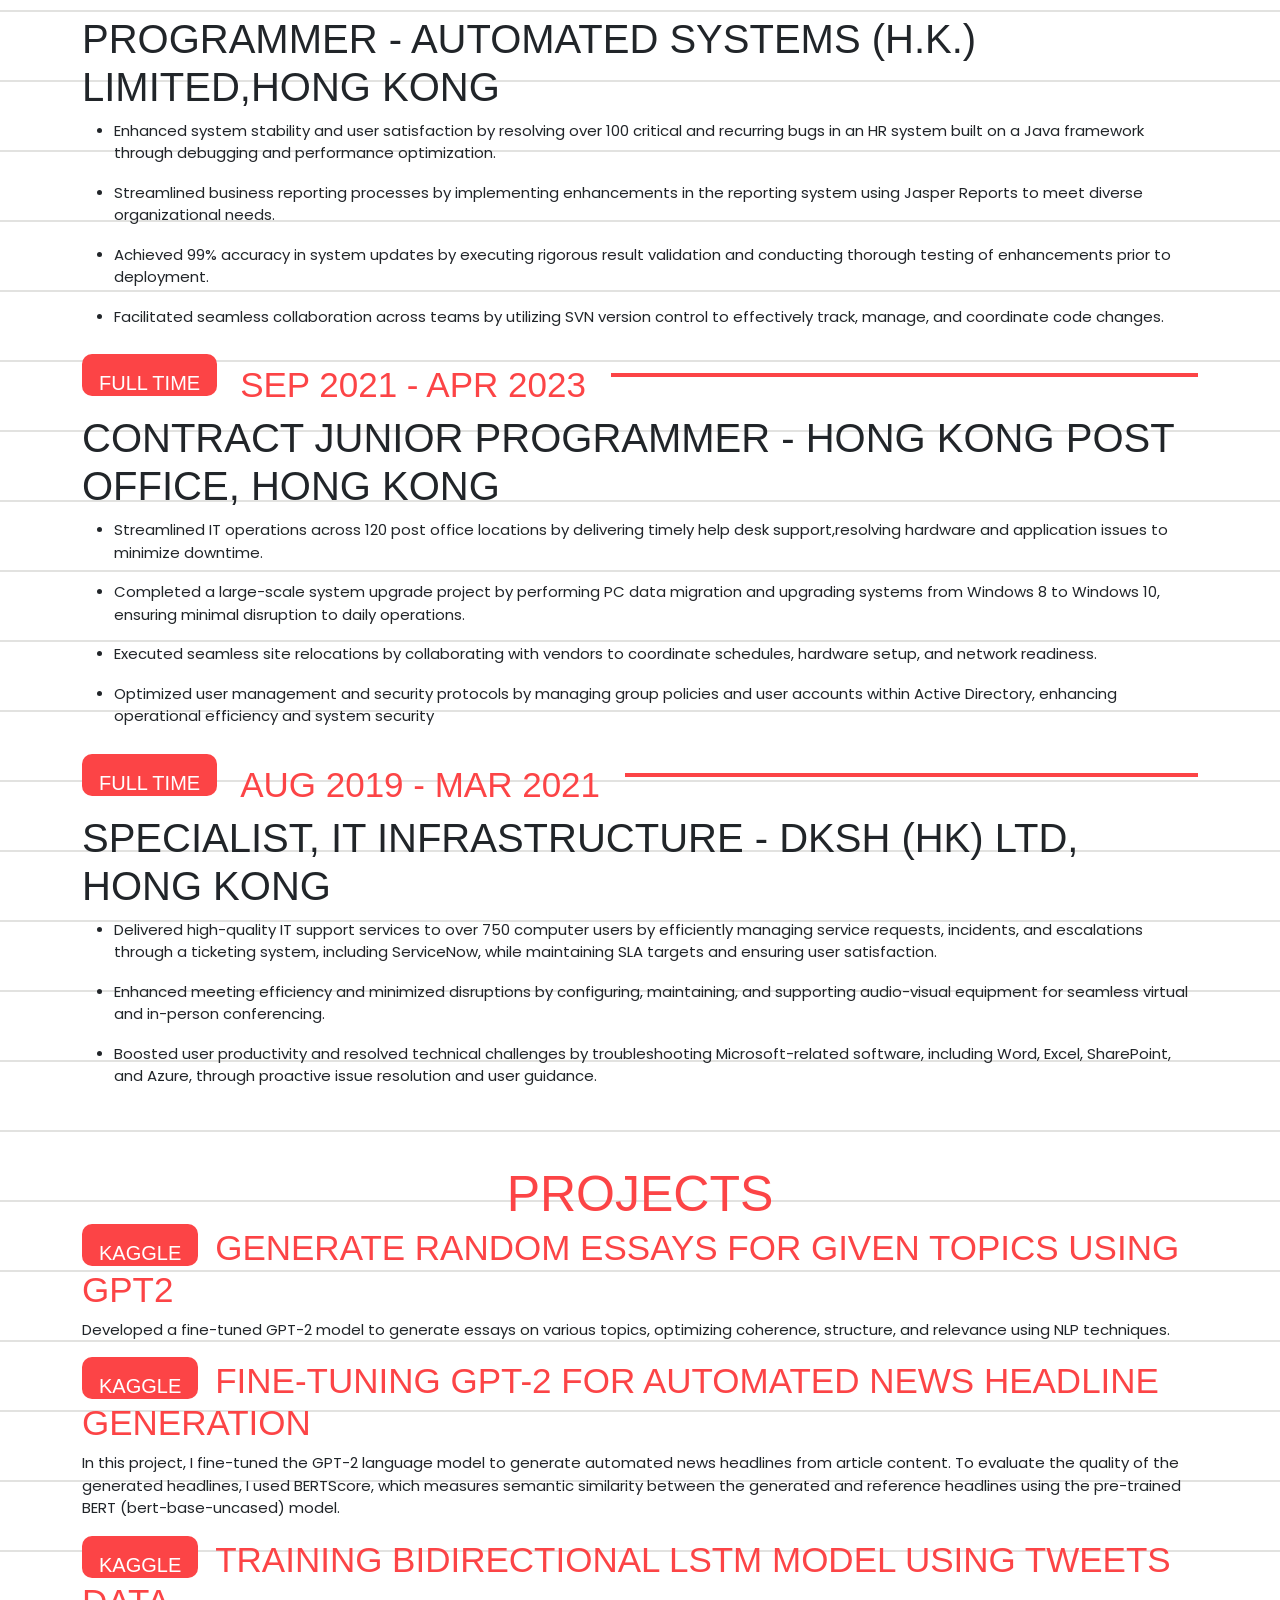
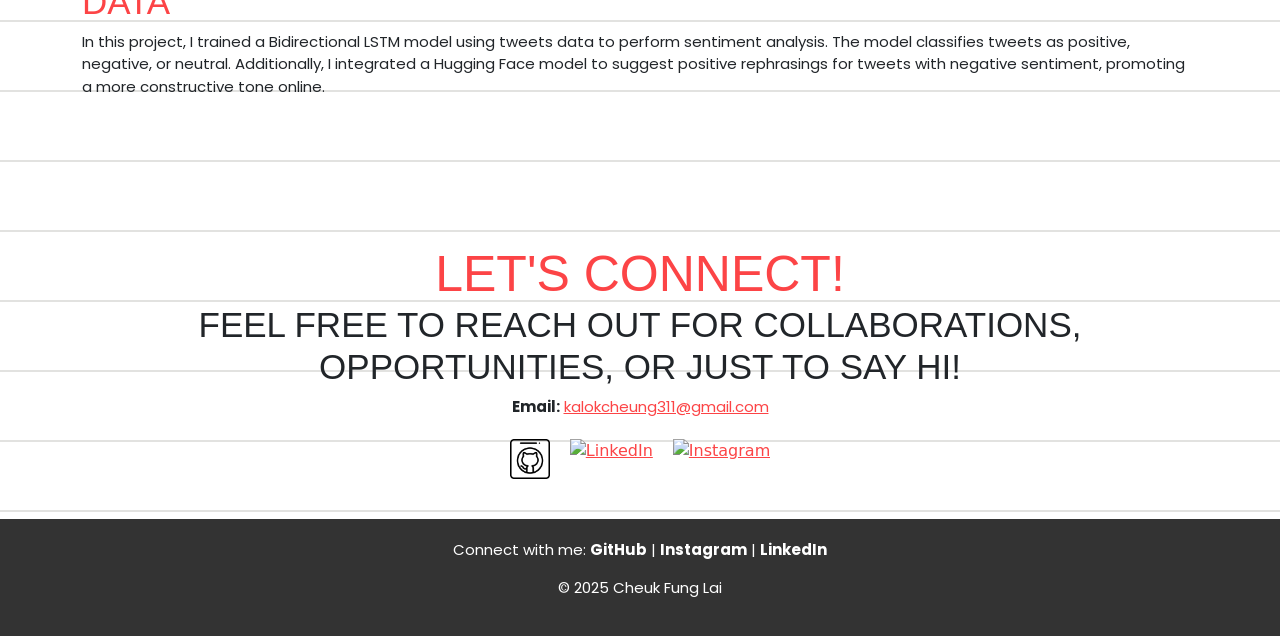
==== commit 19ff9d98: "Add files via upload" ====
--- a/index.html
+++ b/index.html
@@ -22,7 +22,7 @@
             <ul class="nav-links">
                 <a href="#home"><li>Home</li></a>
                 <a href="#skills"><li>About</li></a>
-                <a href="project.html"><li>Projects</li></a>
+                <a href="#projects"><li>Projects</li></a>
                 <a href="#contact"><li>Contact</li></a>
             </ul>
             <div class="hamburger">
@@ -84,7 +84,7 @@
 <!------------ Section2 ------------>
     <section id="description">
         <div class="container">
-           <h1>I’m a <span class="waterWave" data-text="developer">Data Scientist</span> & <span class="waterWave" data-text="UX/UI enthusiast">IT Support</span> based in Canada.</h1> 
+           <h1>I’m a Data Scientist,AI Engineer & IT Supportbased in Canada.</h1> 
            <p>I am an experienced IT Support Specialist and Software Developer with a strong background in system troubleshooting, hardware/software diagnostics, and front-end development. With hands-on experience in AI applications, database management, and mobile/web development, I excel in creating efficient, user-friendly solutions. My expertise spans Windows administration, Active Directory, SQL, Python, and JavaScript, allowing me to bridge the gap between technical support and application development. Passionate about optimizing IT operations and enhancing user experiences, I thrive in dynamic, problem-solving environments.</p>
         </div>
     </section>
@@ -97,10 +97,7 @@
             <div class="col-lg-6 col-md-12 col-sm-12 section3Bg">
                 <div class="animation">
                     <div class="anm_mod left delay overlapLeft hoverImageWrapper">
-                        <img src="images/section3Left.png" class="section3Left hoverImage">
-                    </div>
-                    <div class="anm_mod right fast overlapRight hoverImageWrapper">
-                        <img src="images/section3Right.png" class="section3Right hoverImage">
+                        <img src="images/section3Left.png" class="section3Left hoverImage" style="width:100%;">
                     </div>
                 </div>
             </div>
@@ -171,7 +168,7 @@
                         <div class="anm_mod full">
                             <div class="col-lg-12 col-md-12 col-sm-12">
                              <h3><span class="section4Type">Full time</span> <span class="section4Date">Aug 2019 - Mar 2021</span><div class="line"></div></h3>
-                             <h2>Specialist, IT Infrastructure - DKSH (HK) Ltd, Hong Kong, Hong Kong</h2>
+                             <h2>Specialist, IT Infrastructure - DKSH (HK) Ltd, Hong Kong</h2>
                                <ul>
                                 <li><p>Delivered high-quality IT support services to over 750 computer users by efficiently managing service requests, incidents, and escalations through a ticketing system, including ServiceNow, while maintaining SLA targets and ensuring user satisfaction.</p></li>
                                 <li><p>Enhanced meeting efficiency and minimized disruptions by configuring, maintaining, and supporting audio-visual equipment for seamless virtual and in-person conferencing.</p></li>
@@ -184,6 +181,50 @@
         </div>
     </section>
 
+<!------------ Section4 ------------>
+<section id="projects">
+    <div class="container">
+        <div class="row">
+            <div class="animation">
+                <div class="anm_mod full">
+                  <h1>PROJECTS</h1>
+                </div>
+            </div>
+                 <div class="animation">
+                   <div class="anm_mod full">
+                       <div class="col-lg-12 col-md-12 col-sm-12">
+                        <h3>
+                            <a href="https://www.kaggle.com/code/laicheukfung/generate-random-essays-for-given-topics-using-gpt2" target="_blank" class="projectlink">
+                                <span class="section4Type">Kaggle</span> 
+                                <span class="section4Date">Generate Random Essays for Given Topics Using GPT2</span>
+                            </a>
+                        </h3>
+                        <p>Developed a fine-tuned GPT-2 model to generate essays on various topics, optimizing coherence, structure, and relevance using NLP techniques.</p>
+                    
+                        <h3>
+                            <a href="https://www.kaggle.com/code/laicheukfung/fine-tuning-gpt-2-for-automated-news-headline-gen#10.-BERTScore-evaluates-text-similarity-by-comparing-a-generated-headline-to-a-real-reference-headline-using-a-pre-trained-BERT-model-(bert-base-uncased)." target="_blank">
+                                <span class="section4Type">Kaggle</span> 
+                                <span class="section4Date">Fine-Tuning GPT-2 for Automated News Headline Generation</span>
+                            </a>
+                        </h3>
+                        <p>In this project, I fine-tuned the GPT-2 language model to generate automated news headlines from article content. 
+                            To evaluate the quality of the generated headlines, I used BERTScore, which measures semantic similarity between the generated and reference headlines using the pre-trained BERT (bert-base-uncased) model.</p>
+                    
+                        <h3>
+                            <a href="https://www.kaggle.com/code/laicheukfung/training-bidirectional-lstm-model-using-tweetsdata" target="_blank">
+                                <span class="section4Type">Kaggle</span> 
+                                <span class="section4Date">Training Bidirectional LSTM Model Using Tweets Data</span>
+                            </a>
+                        </h3>
+                        <p>In this project, I trained a Bidirectional LSTM model using tweets data to perform sentiment analysis. 
+                            The model classifies tweets as positive, negative, or neutral. Additionally, I integrated a Hugging Face model to suggest positive rephrasings for tweets with negative sentiment, promoting a more constructive tone online.</p>
+                        </div>
+                   </div>
+                 </div>         
+        </div>
+    </div>
+</section>
+
 <!------------ Contact Section ------------>
 <section id="contact" style="padding-top: 50px;">
     <div class="container">
--- a/styles.css
+++ b/styles.css
@@ -257,15 +257,11 @@
 
 .overlapLeft {
     position: absolute;
-    width: 40%; 
-    left: 2%; 
-}
-
-.overlapRight {
-    position: absolute;
-    width: 40%;
-    left: 33%; 
-}
+    width: 100%; 
+    /* left: 2%;  */
+}
+
+
 
 .hoverImage {
     position: relative;
@@ -384,6 +380,61 @@
     font-size: 40px; 
     text-transform: uppercase;
 }
+
+/* <!------------ Project ------------> */
+
+#projects h1, #contact h1 {
+    text-align: center; /* Keeps text aligned properly */
+    text-transform: uppercase;
+    font-family: 'Phosphate Inline', sans-serif;
+    font-size: 50px;
+    font-weight: normal;
+    color: #fc4446;
+    margin-bottom: 0px !important;
+}
+
+
+ #projects h3 {
+    display: flex;
+    align-items: center; /* Aligns items horizontally */
+    gap: 15px; /* Space between items */
+    width: 100%; /* Ensures the line stretches */
+}
+
+#projects h3 .section4Type {
+    background-color: #fc4446;
+    font-family: 'Phosphate Solid', sans-serif;
+    text-transform: uppercase;
+    color: white; 
+    padding: 17px 17px 1px 17px; 
+    border-radius: 10px;
+    font-size: 20px; 
+    display: inline-block; 
+    margin-right: 8px; 
+    white-space: nowrap;
+}
+
+#projects h3 .section4Date {
+    font-family: 'Phosphate Solid', sans-serif;
+    color: #fc4446; 
+    font-size: 35px; 
+    text-transform: uppercase;
+    margin-top: 20px;
+}
+
+.line {
+    height: 4px;
+    background-color: #fc4446; 
+    flex-grow: 1; /* Makes the line expand to full width */
+    margin-left: 10px; /* Space between date and line */
+}
+
+#projects h2 {
+    font-family: 'Phosphate Solid', sans-serif;
+    font-size: 40px; 
+    text-transform: uppercase;
+}
+
 
 /* <!------------ Contact Section ------------> */
 #contact h2{
@@ -618,12 +669,11 @@
     border-radius: 20px;
 }
 
-.project a{
-    text-decoration: none;
-}
-
-
-
+
+
+#projects a{
+    text-decoration: none !important;  /* Removes underline */
+}
 
 
 
@@ -648,14 +698,10 @@
     .overlapLeft {
         left: 0;
         top: 10%;
+        width: 100%;
         transform: translateY(-50%); /* Adjusts alignment */
     }
     
-    .overlapRight {
-        right: 0;
-        top: 20%;
-        transform: translateY(-50%); /* Adjusts alignment */
-    }
     .section3Bg{
         min-height: 400px !important;
     }
@@ -667,14 +713,7 @@
         transform: none; /* Resets transformation */
         animation: none; /* Stops any animations */
     }
-    .section3Left{
-        width: 250px !important;
-        margin-left: 20px;
-    }
-    .section3Right{
-        width: 230px !important;
-        margin-left: 20px;
-    }
+
     #fontEndBanner h2  {
         font-size: 50px !important;
     }
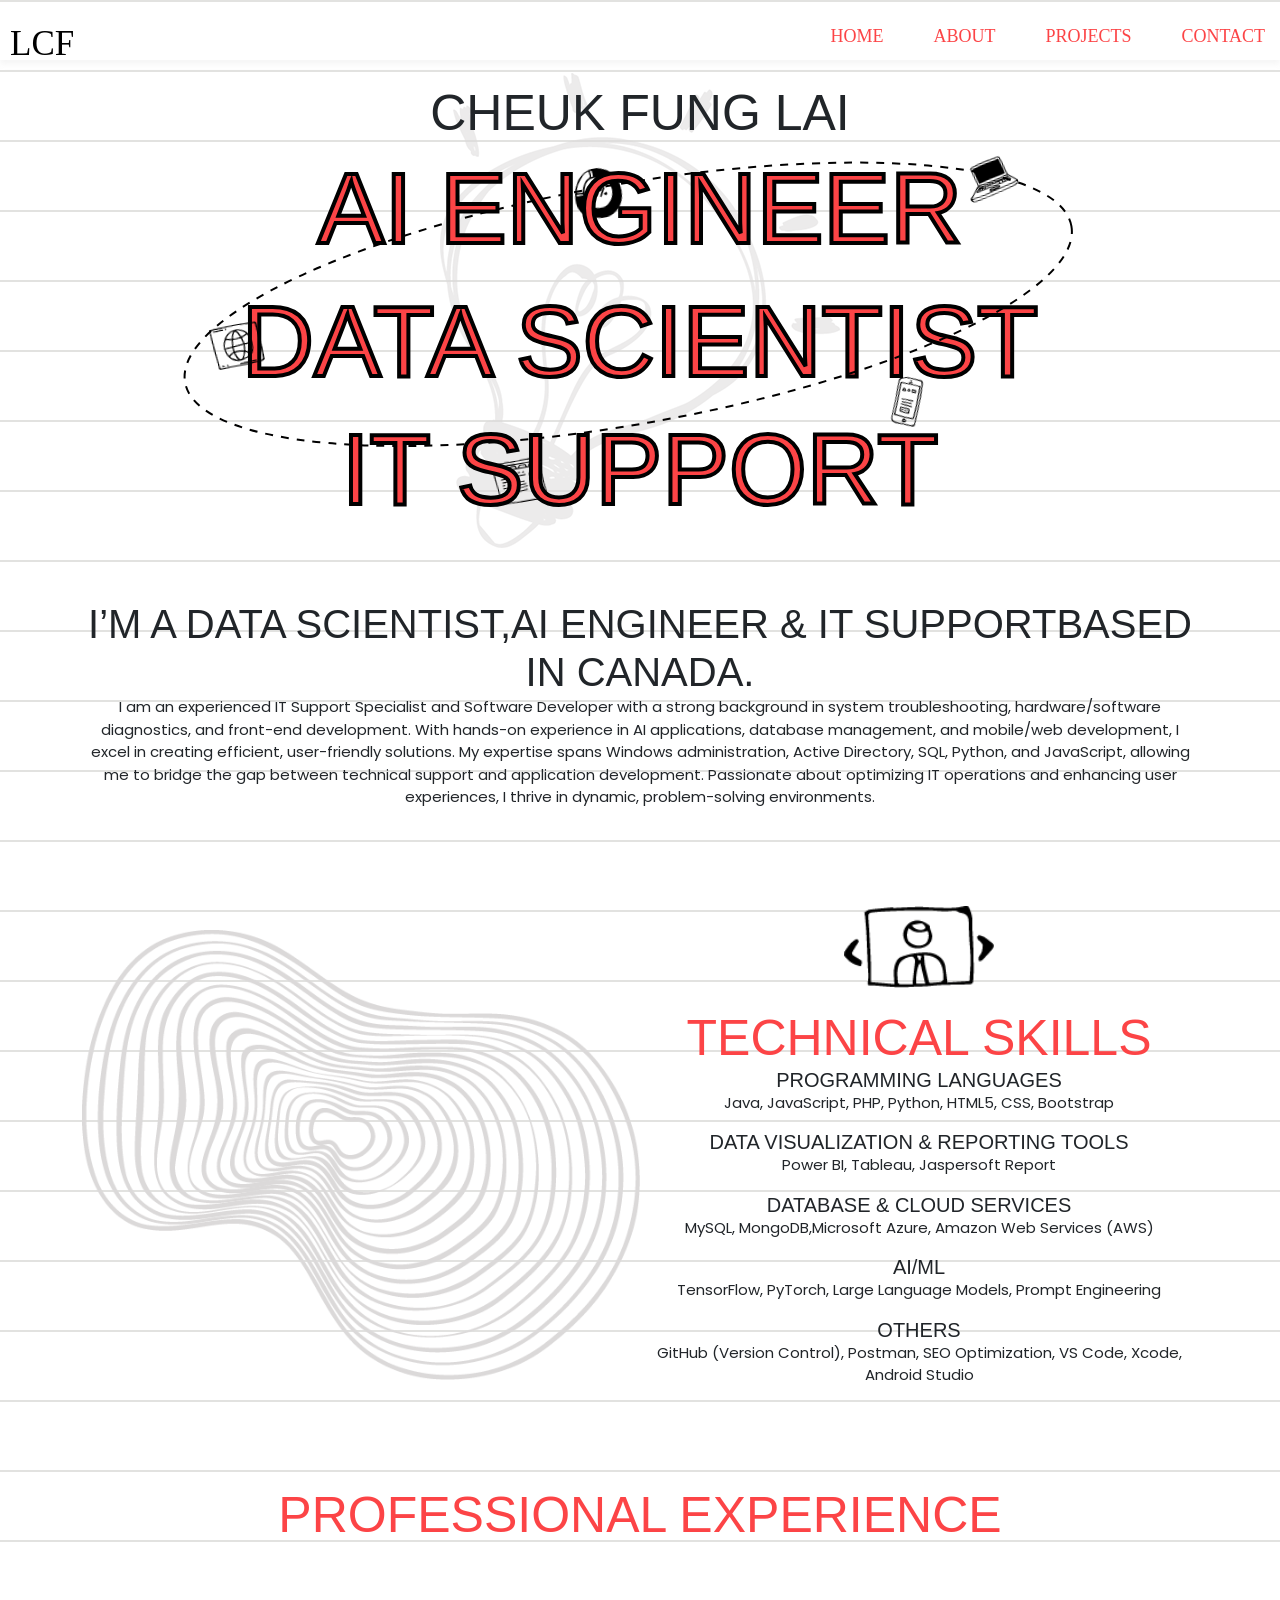
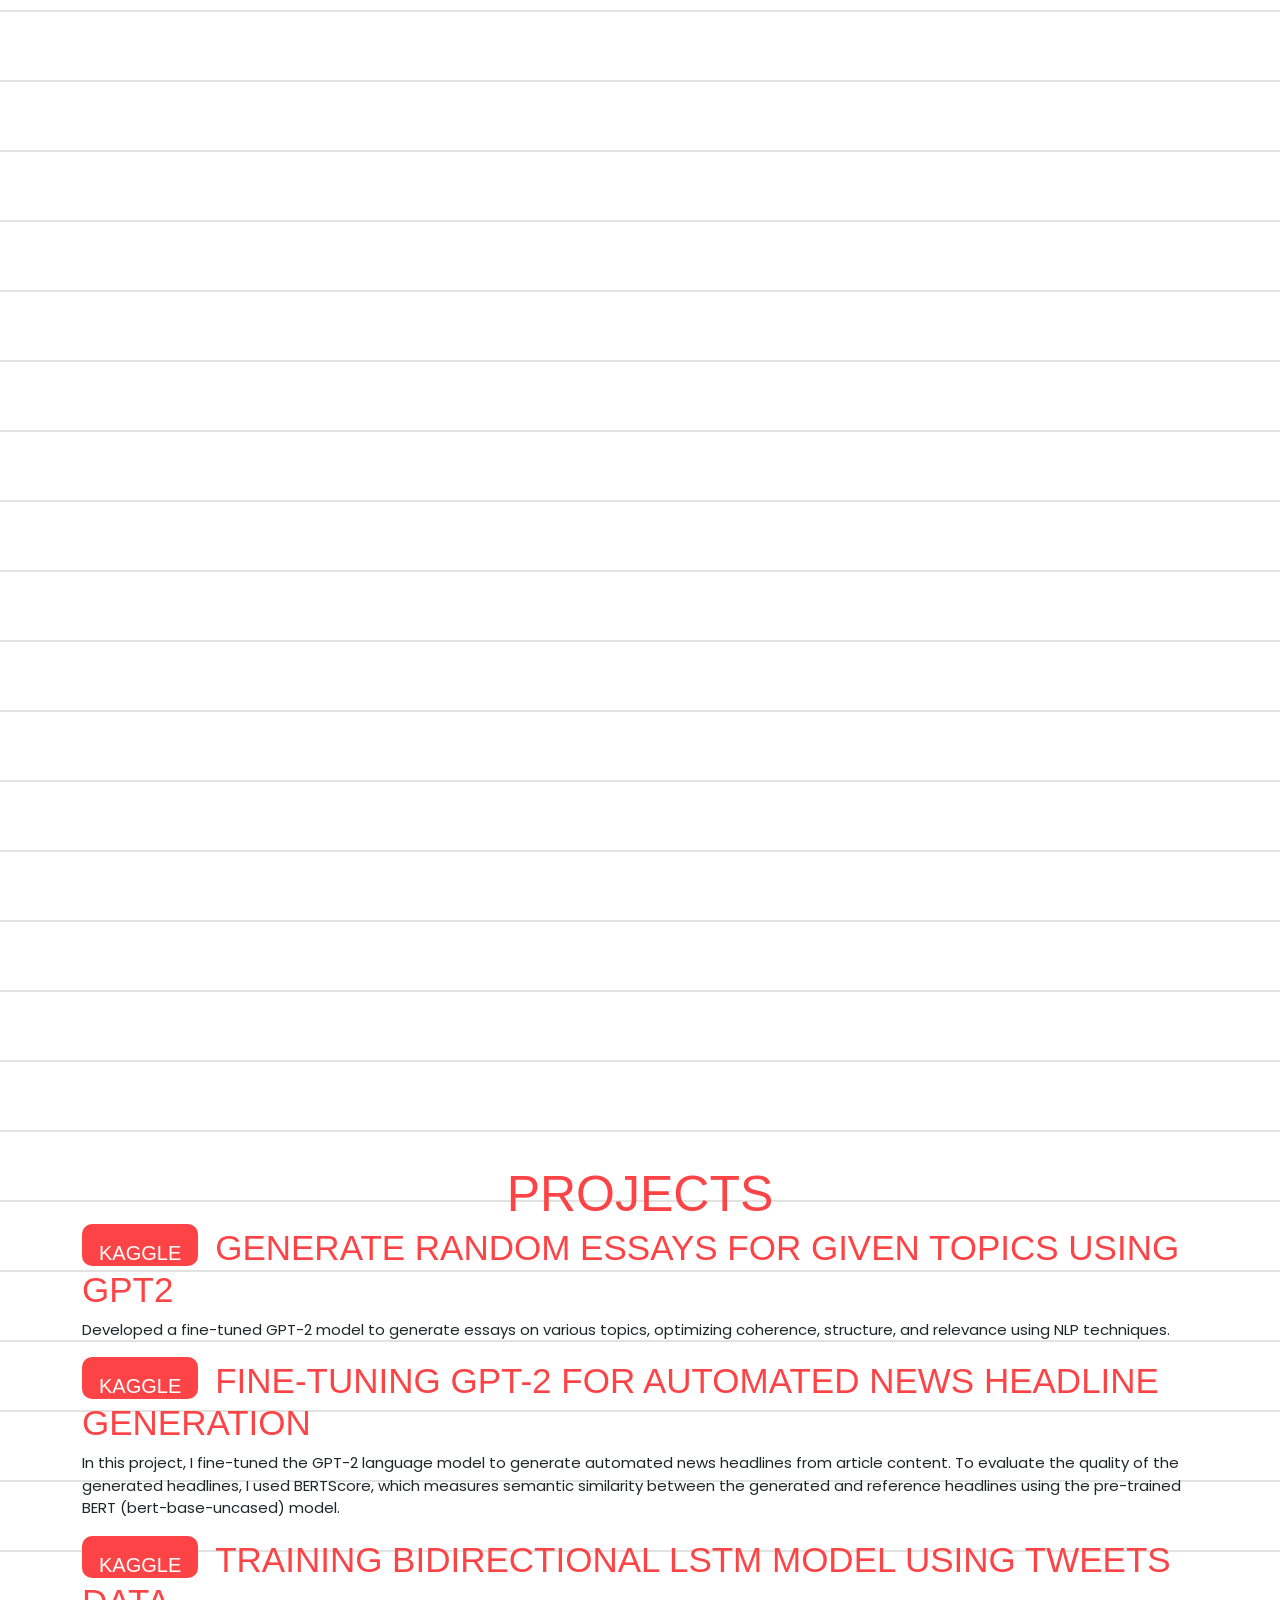
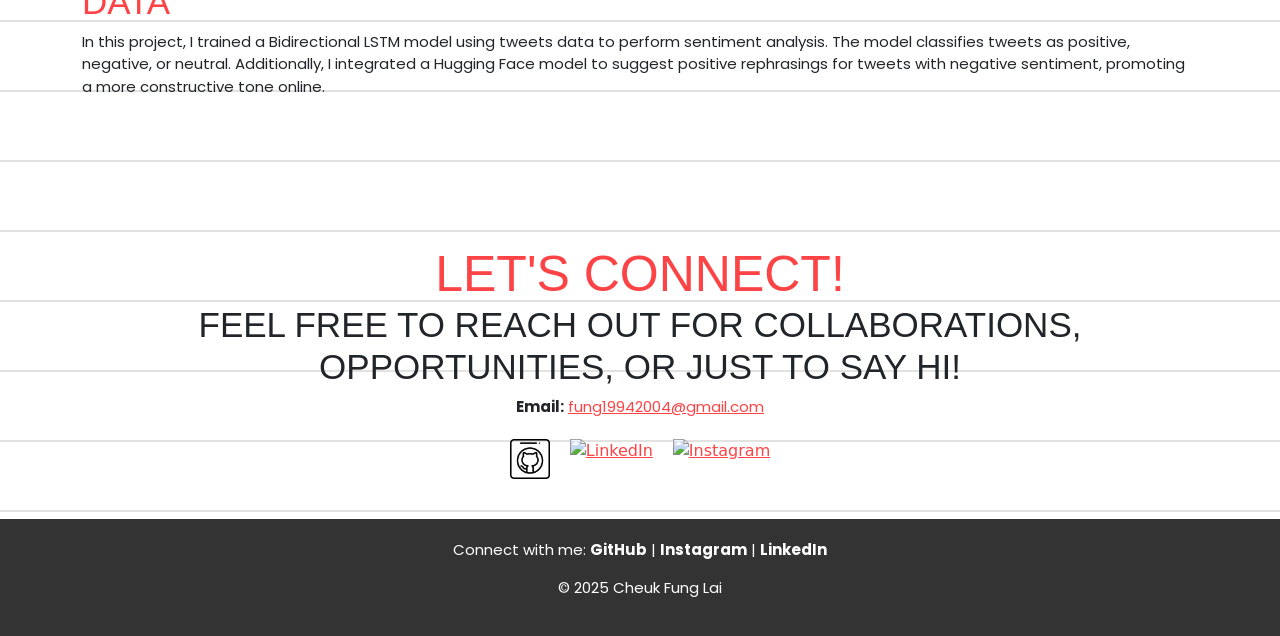
==== commit 99fd2932: "Add files via upload" ====
--- a/index.html
+++ b/index.html
@@ -234,12 +234,12 @@
         <h2>Feel free to reach out for collaborations, opportunities, or just to say hi!</h2>
 
         <div class="contact-info">
-            <p><strong>Email:</strong> <a href="mailto:kalokcheung@example.com">kalokcheung311@gmail.com</a></p>
+            <p><strong>Email:</strong> <a href="mailto:kalokcheung@example.com">fung19942004@gmail.com</a></p>
             
             <div class="social-links">
-                <a href="https://github.com/kalindacheung" target="_blank"><img src="images/githubIcon.png" alt="GitHub"></a>
-                <a href="https://www.linkedin.com/in/kalindacheung/" target="_blank"><img src="images/linkedinIcon.png" alt="LinkedIn"></a>
-                <a href="https://www.instagram.com/kalindacheung/" target="_blank"><img src="images/instagramIcon.png" alt="Instagram"></a>
+                <a href="https://github.com/fung19942003" target="_blank"><img src="images/githubIcon.png" alt="GitHub"></a>
+                <a href="https://www.linkedin.com/in/cheuk-fung-lai-34433118b/" target="_blank"><img src="images/linkedinIcon.png" alt="LinkedIn"></a>
+                <a href="https://www.instagram.com/cheukfung_lai/" target="_blank"><img src="images/instagramIcon.png" alt="Instagram"></a>
             </div>
         </div>
     </div>
@@ -247,7 +247,7 @@
 
     
     <footer>
-        <p>Connect with me: <a href="https://github.com/fung19942003">GitHub</a> | <a href="https://www.instagram.com/kalindacheung/">Instagram</a> | <a href="https://www.linkedin.com/in/kalindacheung/">LinkedIn</a></p>
+        <p>Connect with me: <a href="https://github.com/fung19942003">GitHub</a> | <a href="https://www.instagram.com/cheukfung_lai/">Instagram</a> | <a href="https://www.linkedin.com/in/cheuk-fung-lai-34433118b/">LinkedIn</a></p>
         <p>&copy; 2025 Cheuk Fung Lai</p>
     </footer>
 
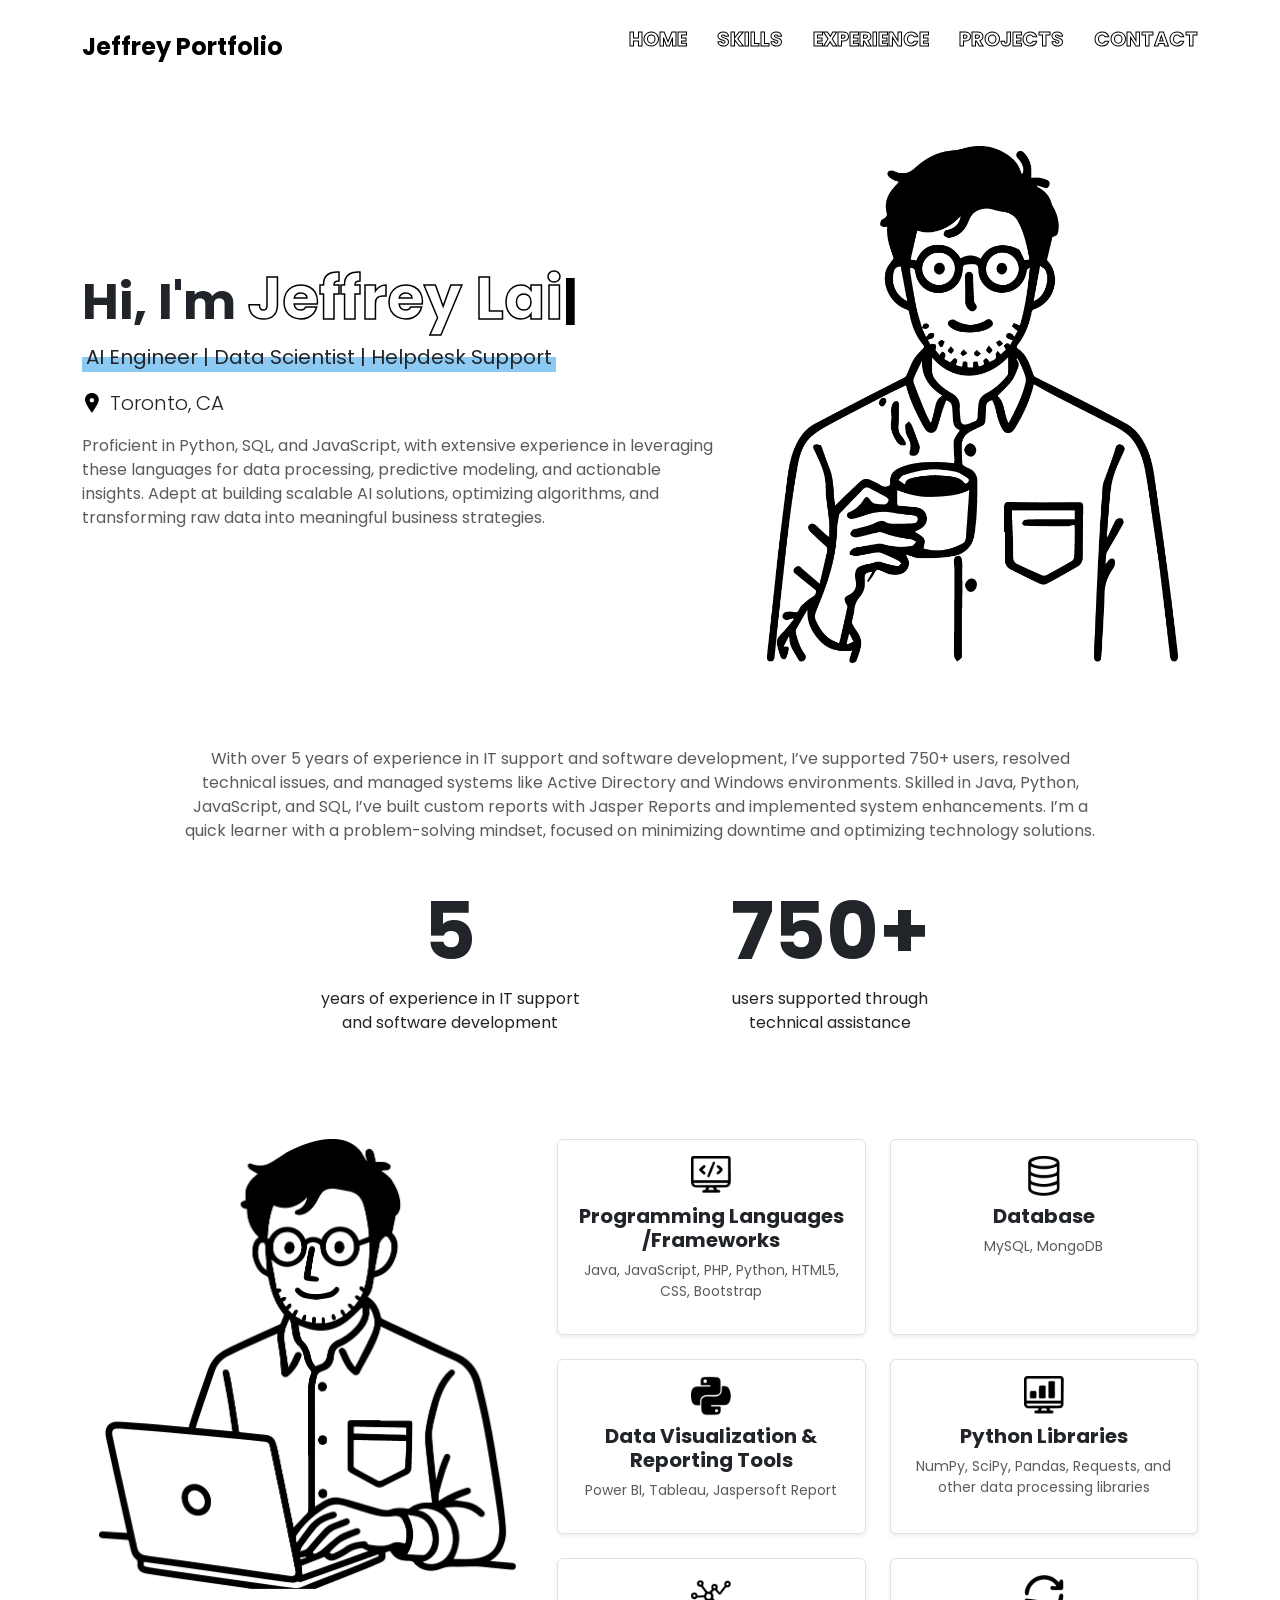
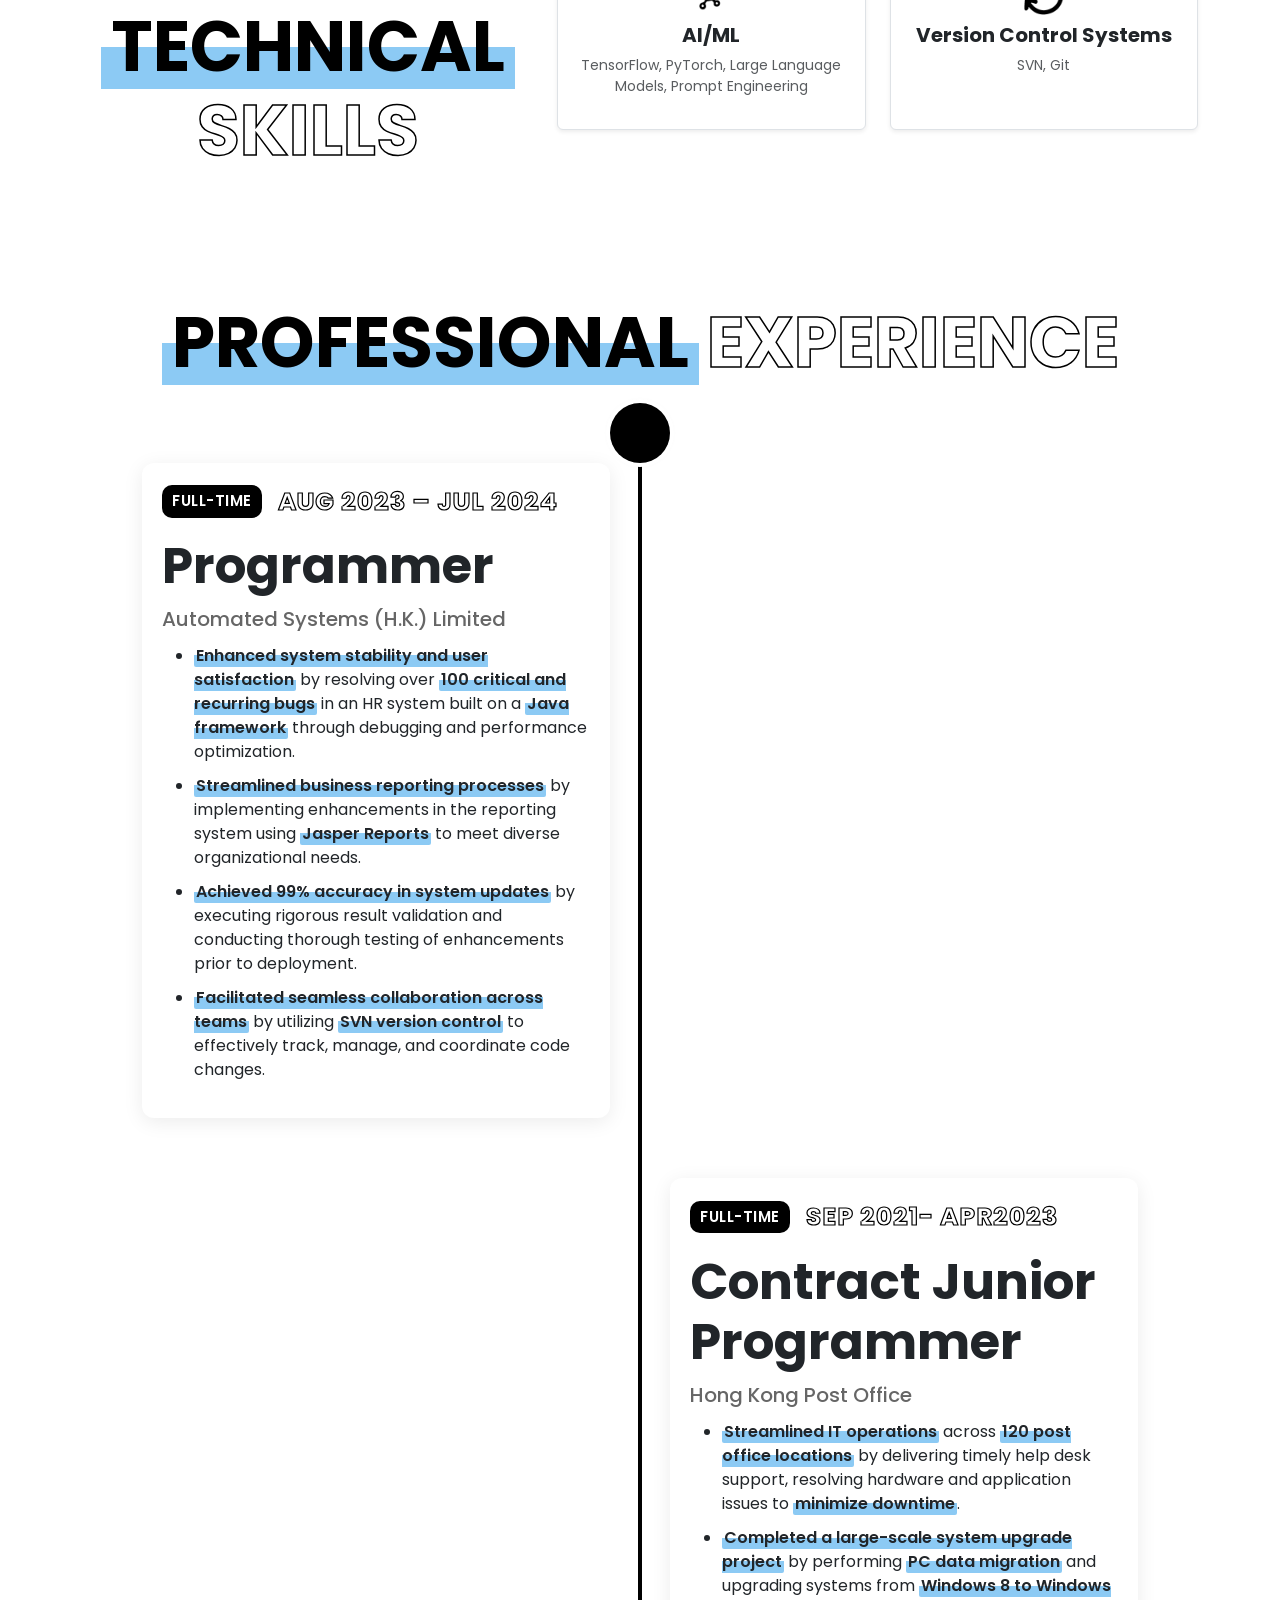
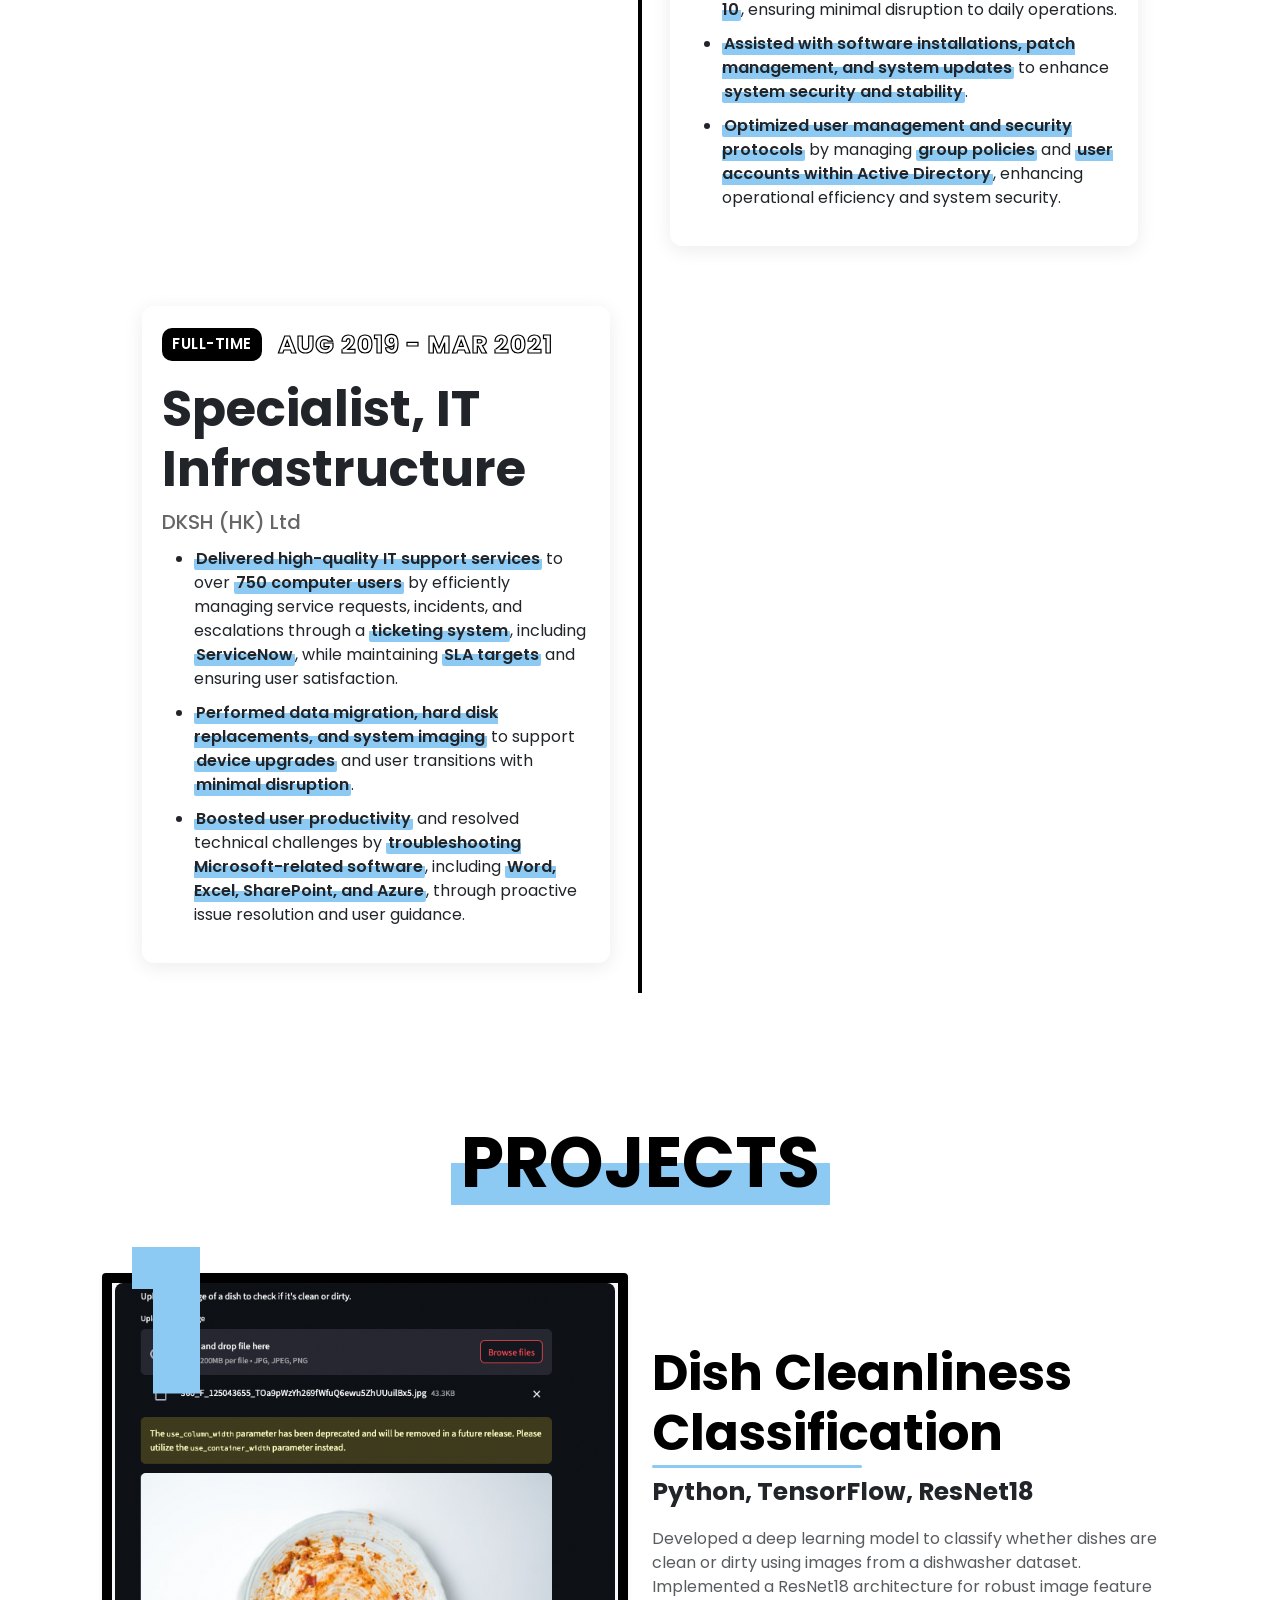
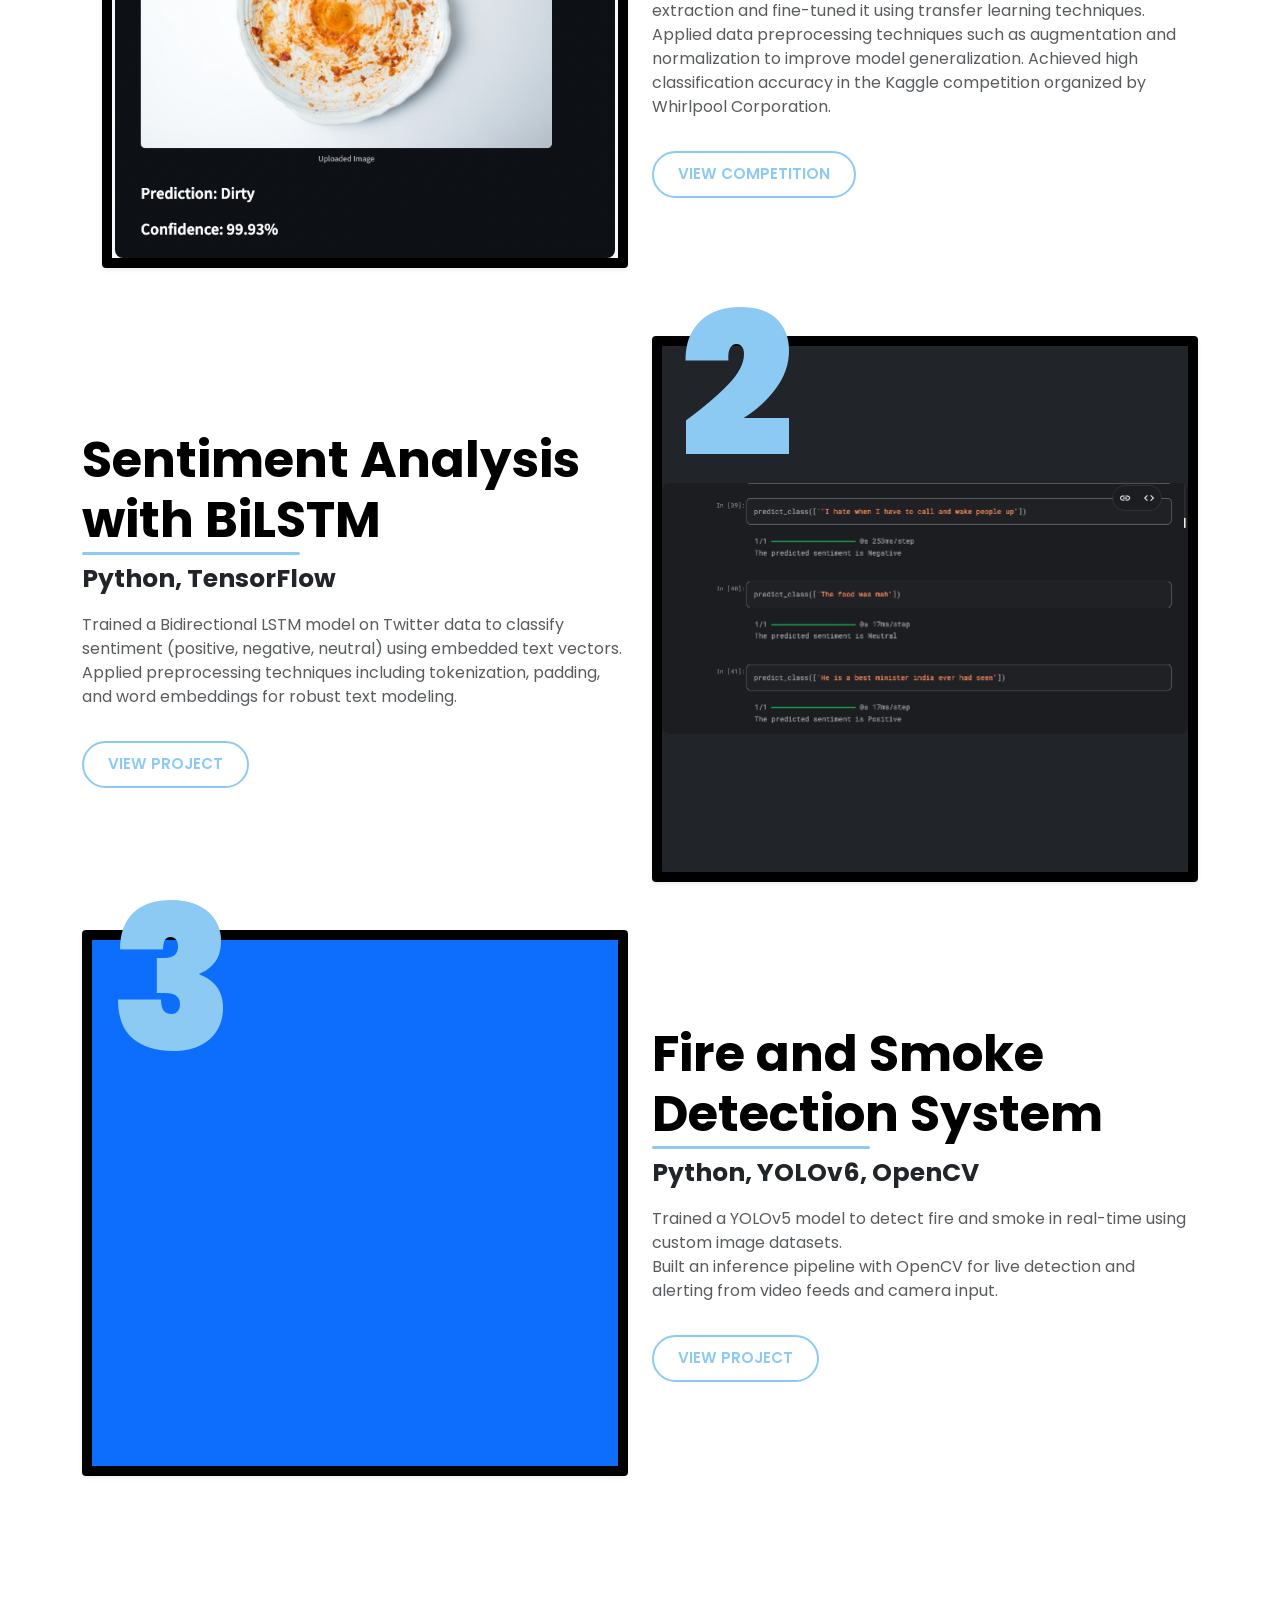
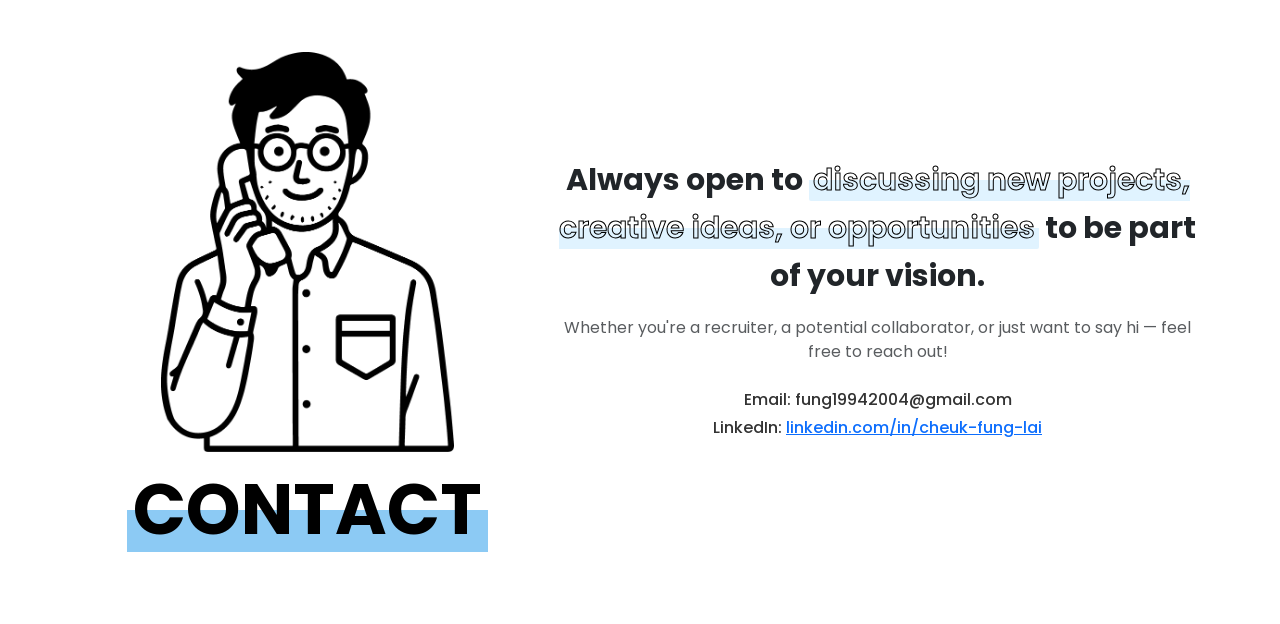
==== commit 64b3593f: "Add files via upload" ====
--- a/index.html
+++ b/index.html
@@ -1,257 +1,414 @@
 <!DOCTYPE html>
 <html lang="en">
-<head>
-    <meta charset="UTF-8">
-    <meta name="viewport" content="width=device-width, initial-scale=1.0">
-    <title>Cheuk Fung Lai| Portfolio</title>
-    <link rel="stylesheet" href="styles.css">
-    <link rel="preconnect" href="https://fonts.googleapis.com">
-    <link rel="preconnect" href="https://fonts.gstatic.com" crossorigin>
-    <link href="https://fonts.googleapis.com/css2?family=Funnel+Sans:ital,wght@0,300..800;1,300..800&family=Poppins:ital,wght@0,100;0,200;0,300;0,400;0,500;0,600;0,700;0,800;0,900;1,100;1,200;1,300;1,400;1,500;1,600;1,700;1,800;1,900&family=Press+Start+2P&display=swap" rel="stylesheet">
-    <link href="https://cdn.jsdelivr.net/npm/bootstrap@5.3.3/dist/css/bootstrap.min.css" rel="stylesheet" integrity="sha384-QWTKZyjpPEjISv5WaRU9OFeRpok6YctnYmDr5pNlyT2bRjXh0JMhjY6hW+ALEwIH" crossorigin="anonymous">
-    <script src='https://cdnjs.cloudflare.com/ajax/libs/jquery/3.3.1/jquery.min.js'></script>
-    <script  src="js/js.js"></script>
-    <script src="https://cdn.jsdelivr.net/npm/bootstrap@5.3.3/dist/js/bootstrap.bundle.min.js" integrity="sha384-YvpcrYf0tY3lHB60NNkmXc5s9fDVZLESaAA55NDzOxhy9GkcIdslK1eN7N6jIeHz" crossorigin="anonymous"></script>
-</head>
-<body>
-
-
-    <!-- Navbar -->
-    <nav class="navbar">
-            <a href="#" class="logo">LCF</a>
-            <ul class="nav-links">
-                <a href="#home"><li>Home</li></a>
-                <a href="#skills"><li>About</li></a>
-                <a href="#projects"><li>Projects</li></a>
-                <a href="#contact"><li>Contact</li></a>
+  <head>
+    <meta charset="UTF-8" />
+    <meta name="viewport" content="width=device-width, initial-scale=1.0" />
+    <meta name="description" content="Jeffrey Lai's personal portfolio showcasing AI projects, software development experience, and technical skills in Python, JavaScript, TensorFlow, and more.">
+  
+    <title>Jeffrey Lai | AI Engineer & Software Developer Portfolio</title>
+  
+    <!-- Canonical URL -->
+    <link rel="canonical" href="https://yourdomain.com/" />
+  
+    <!-- Favicon -->
+    <link rel="icon" href="images/favicon.ico" type="image/x-icon" />
+  
+    <!-- Open Graph / Facebook -->
+    <meta property="og:title" content="Jeffrey Lai | Portfolio" />
+    <meta property="og:description" content="Explore AI projects, tech skills, and software engineering experience of Jeffrey Lai." />
+    <meta property="og:image" content="images/preview.png" />
+    <meta property="og:url" content="https://yourdomain.com/" />
+    <meta property="og:type" content="website" />
+  
+    <!-- Twitter Card -->
+    <meta name="twitter:card" content="summary_large_image" />
+    <meta name="twitter:title" content="Jeffrey Lai | Portfolio" />
+    <meta name="twitter:description" content="Explore AI projects, tech skills, and software engineering experience of Jeffrey Lai." />
+    <meta name="twitter:image" content="images/preview.png" />
+  
+    <!-- Fonts & CSS -->
+    <link rel="stylesheet" href="style.css" />
+    <link href="https://cdn.jsdelivr.net/npm/bootstrap@5.3.0/dist/css/bootstrap.min.css" rel="stylesheet">
+    <link href="https://fonts.googleapis.com/css2?family=Poppins:wght@300;400;500;600;700&display=swap" rel="stylesheet">
+  
+    <!-- Optional: Bootstrap Icons -->
+    <link href="https://cdn.jsdelivr.net/npm/bootstrap-icons@1.10.5/font/bootstrap-icons.css" rel="stylesheet">
+  </head>
+  <body>
+    <div id="top"></div>
+
+  <header class="navbar">
+    <div class="container">
+      <div class="logo">Jeffrey Portfolio</div>
+      <nav>
+        <ul class="nav-links">
+          <li><a href="#top">Home</a></li>
+          <li><a href="#skills">Skills</a></li>
+          <li><a href="#experience">Experience</a></li>
+          <li><a href="#projects">Projects</a></li>
+          <li><a href="#contact">Contact</a></li>
+        </ul>
+        <div class="hamburger" id="hamburger">
+          <span></span>
+          <span></span>
+          <span></span>
+        </div>
+      </nav>
+    </div>
+  </header>
+  <div class="overlay" id="overlay"></div>
+  <main >
+
+  <section class="intro py-3">
+    <div class="container">
+      <div class="row align-items-center">
+        <div class="col-md-5 order-1 order-md-2 text-center">
+          <img src="images/about.png" alt="Jeffrey Lai" class="section1_img">
+        </div>
+        <div class="col-md-7 order-2 order-md-1 text-start">
+          <h1 class="section1_title">
+            <span id="typed-text"></span><span id="typed-name" class="section1_name"></span><span class="typing-cursor">|</span>
+          </h1>
+          <p class="section1_subtitle">AI Engineer | Data Scientist | Helpdesk Support</p>
+          <p class="lead location-line">
+            <img src="images/location.png" alt="Location" class="location-icon">
+            Toronto, CA
+          </p>
+          <p class="text-muted">
+            Proficient in Python, SQL, and JavaScript, with extensive experience in leveraging these languages for data processing, predictive modeling, and actionable insights. Adept at building scalable AI solutions, optimizing algorithms, and transforming raw data into meaningful business strategies.
+          </p>
+        </div>
+      </div>
+    </div>
+  </section>
+
+  <section class="stats py-3">
+    <div class="container">
+      <div class="row text-center justify-content-center mb-4">
+        <div class="col-lg-10">
+          <p class="text-muted">
+            With over 5 years of experience in IT support and software development, I’ve supported 750+ users, resolved technical issues, and managed systems like Active Directory and Windows environments. Skilled in Java, Python, JavaScript, and SQL, I’ve built custom reports with Jasper Reports and implemented system enhancements. I’m a quick learner with a problem-solving mindset, focused on minimizing downtime and optimizing technology solutions.
+          </p>
+        </div>
+      </div>
+      <div class="row text-center justify-content-center">
+        <div class="col-6 col-md-4 stat-box mb-4">
+          <h2 class="count display-3 fw-bold" data-target="5">0</h2>
+          <p class="small-text">
+            years of experience in IT support<br>
+            and software development
+          </p>
+        </div>
+        <div class="col-6 col-md-4 stat-box mb-4">
+          <h2 class="count display-3 fw-bold" data-target="750">0</h2>
+          <p class="small-text">
+            users supported through<br>
+            technical assistance
+          </p>
+        </div>
+      </div>
+    </div>
+  </section>
+
+  <section id="skills" class="technical-skills py-3">
+    <div class="container">
+      <div class="row align-items-start">   
+        <!-- LEFT: Image + Section Title -->
+        <div class="col-md-5 text-center mb-4 mb-md-0">
+          <img src="images/laptop.png" alt="Laptop" class="img-fluid mb-3" style="max-height: 450px;">
+          <h2 class="fw-bold section-title">
+            <span class="highlight-blue">Technical</span> <span class="outline-text">Skills</span>
+          </h2>
+        </div>
+  
+        <!-- RIGHT: Skill Cards -->
+        <div class="col-md-7">
+          <div class="row g-4">
+            
+            <!-- Skill Card -->
+            <div class="col-6">
+              <div class="border rounded p-3 text-center h-100 shadow-sm skill-card">
+                <img src="images/skills1.png" alt="Python" style="width: 40px;" class="mb-2">
+                <h5 class="fw-bold">Programming Languages /Frameworks</h5>
+                <p class="small text-muted">Java, JavaScript, PHP, Python, HTML5, CSS, Bootstrap</p>
+              </div>
+            </div>
+  
+            <!-- Repeat for each skill -->
+            <div class="col-6">
+              <div class="border rounded p-3 text-center h-100 shadow-sm skill-card">
+                <img src="images/skills2.png" alt="TensorFlow" style="width: 40px;" class="mb-2">
+                <h5 class="fw-bold">Database</h5>
+                <p class="small text-muted">MySQL, MongoDB</p>
+              </div>
+            </div>
+  
+            <div class="col-6">
+              <div class="border rounded p-3 text-center h-100 shadow-sm skill-card">
+                <img src="images/skills3.png" alt="OpenCV" style="width: 40px;" class="mb-2">
+                <h5 class="fw-bold">Data Visualization & Reporting Tools</h5>
+                <p class="small text-muted">Power BI, Tableau, Jaspersoft Report</p>
+              </div>
+            </div>
+  
+            <div class="col-6">
+              <div class="border rounded p-3 text-center h-100 shadow-sm skill-card">
+                <img src="images/skills4.png" alt="Git" style="width: 40px;" class="mb-2">
+                <h5 class="fw-bold">Python Libraries</h5>
+                <p class="small text-muted">NumPy, SciPy, Pandas, Requests, and other data processing libraries</p>
+              </div>
+            </div>
+  
+            <div class="col-6">
+              <div class="border rounded p-3 text-center h-100 shadow-sm skill-card">
+                <img src="images/skills5.png" alt="Docker" style="width: 40px;" class="mb-2">
+                <h5 class="fw-bold">AI/ML</h5>
+                <p class="small text-muted">TensorFlow, PyTorch, Large Language Models, Prompt Engineering</p>
+              </div>
+            </div>
+  
+            <div class="col-6">
+              <div class="border rounded p-3 text-center h-100 shadow-sm skill-card">
+                <img src="images/skills6.png" alt="SQL" style="width: 40px;" class="mb-2">
+                <h5 class="fw-bold">Version Control Systems</h5>
+                <p class="small text-muted"> SVN, Git</p>
+              </div>
+            </div>
+          </div>
+        </div>
+      </div>
+    </div>
+  </section>
+
+
+
+  <section id="experience" class="experience py-5">
+    <div class="container">
+      <h2 class="text-center mb-5">
+        <span class="highlight-blue">Professional</span> <span class="outline-text">Experience</span>
+      </h2>
+  
+      <div class="timeline-wrapper">
+        <div class="timeline-start-circle"></div>
+        <!-- TIMELINE ITEM -->
+        <div class="timeline-item left">
+          <div class="timeline-content animate-on-scroll">
+            <div class="timeline-meta d-flex  align-items-center gap-3 mb-3">
+              <span class="tag">FULL-TIME</span>
+              <span class="timeline-date">Aug 2023 – Jul 2024</span>
+            </div>
+            <h4 class="timeline-role">Programmer</h4>
+            <p class="timeline-company">Automated Systems (H.K.) Limited</p>
+            <ul>
+              <li>
+                <span class="highlight">Enhanced system stability and user satisfaction</span>
+                by resolving over <span class="highlight">100 critical and recurring bugs</span> in an HR system built on a
+                <span class="highlight">Java framework</span> through debugging and performance optimization.
+              </li>
+            
+              <li>
+                <span class="highlight">Streamlined business reporting processes</span>
+                by implementing enhancements in the reporting system using
+                <span class="highlight">Jasper Reports</span> to meet diverse organizational needs.
+              </li>
+            
+              <li>
+                <span class="highlight">Achieved 99% accuracy in system updates</span>
+                by executing rigorous result validation and conducting thorough testing of enhancements prior to deployment.
+              </li>
+            
+              <li>
+                <span class="highlight">Facilitated seamless collaboration across teams</span>
+                by utilizing <span class="highlight">SVN version control</span> to effectively track, manage, and coordinate code changes.
+              </li>
             </ul>
-            <div class="hamburger">
-                <span></span>
-                <span></span>
-                <span></span>
-            </div>
-    </nav>
-
-    <!------------ Section1 ------------>
-    <section id="fontEndBanner">
-        <h1>CHEUK FUNG LAI</h1>
-        <h2 id="fontEndBanner_title1">AI Engineer</h2>
-        <h2 id="fontEndBanner_title2">Data Scientist</h2>
-        <h2 id="fontEndBanner_title3">IT Support</h2>
-
-        <!-- SVG Background -->
-        <div class="svg-background">
-            <svg width="1000" height="400" viewBox="0 0 1000 300" preserveAspectRatio="xMidYMid meet">
-
-                <g transform="rotate(-10 -120 150)">
-
-                    <path id="innerOrbitPath" d="M 930,250 a 450,120 0 1,1 -900,0 a 450,120 0 1,1 900,0"  
-                          fill="none" stroke="black" stroke-width="2" stroke-dasharray="8,8"/>
-                    <path id="orbitPath" d="M 930,250 a 450,140 0 1,1 -900,0 a 450,140 0 1,1 900,0"  
-                          fill="none" stroke="transparent"/>
-
-                    <image href="images/title_icon1.png" width="50" height="50">
-                        <animateMotion repeatCount="indefinite" dur="14s">
-                            <mpath href="#orbitPath"/>
-                        </animateMotion>
-                    </image>
-    
-                    <image href="images/title_icon2.png" width="50" height="50">
-                        <animateMotion repeatCount="indefinite" dur="14s" begin="-2.8s">
-                            <mpath href="#orbitPath"/>
-                        </animateMotion>
-                    </image>
-                    <image href="images/title_icon3.png" width="50" height="50">
-                        <animateMotion repeatCount="indefinite" dur="14s" begin="-5.6s">
-                            <mpath href="#orbitPath"/>
-                        </animateMotion>
-                    </image>
-                    <image href="images/title_icon4.png" width="50" height="50">
-                        <animateMotion repeatCount="indefinite" dur="14s" begin="-8.4s">
-                            <mpath href="#orbitPath"/>
-                        </animateMotion>
-                    </image>
-                    <image href="images/title_icon5.png" width="50" height="50">
-                        <animateMotion repeatCount="indefinite" dur="14s" begin="-11.2s">
-                            <mpath href="#orbitPath"/>
-                        </animateMotion>
-                    </image>
-                </g>
-            </svg>
-        </div>
-    </section>
-
-<!------------ Section2 ------------>
-    <section id="description">
-        <div class="container">
-           <h1>I’m a Data Scientist,AI Engineer & IT Supportbased in Canada.</h1> 
-           <p>I am an experienced IT Support Specialist and Software Developer with a strong background in system troubleshooting, hardware/software diagnostics, and front-end development. With hands-on experience in AI applications, database management, and mobile/web development, I excel in creating efficient, user-friendly solutions. My expertise spans Windows administration, Active Directory, SQL, Python, and JavaScript, allowing me to bridge the gap between technical support and application development. Passionate about optimizing IT operations and enhancing user experiences, I thrive in dynamic, problem-solving environments.</p>
-        </div>
-    </section>
-
-  
-<!------------ Section3 ------------>
-    <section id="skills">
-        <div class="container">
-        <div class="row">
-            <div class="col-lg-6 col-md-12 col-sm-12 section3Bg">
-                <div class="animation">
-                    <div class="anm_mod left delay overlapLeft hoverImageWrapper">
-                        <img src="images/section3Left.png" class="section3Left hoverImage" style="width:100%;">
-                    </div>
-                </div>
-            </div>
-
-            <div class="col-lg-6 col-md-12 col-sm-12 section3Icon">
-                <div class="animation">
-                    <div class="anm_mod full">
-                        <img src="images/section3Icon.png">
-                        <h1>TECHNICAL SKILLS</h1>
-                        <h2>Programming Languages</h2>
-                        <p>Java, JavaScript, PHP, Python, HTML5, CSS, Bootstrap</p>
-                        <h2>Data Visualization & Reporting Tools</h2>
-                        <p>Power BI, Tableau, Jaspersoft Report</p>
-                        <h2>Database & Cloud Services</h2>
-                        <p>MySQL, MongoDB,Microsoft Azure, Amazon Web Services (AWS)</p>
-                        <h2>AI/ML</h2>
-                        <p>TensorFlow, PyTorch, Large Language Models, Prompt Engineering</p>
-                        <h2>Others</h2>
-                        <p>GitHub (Version Control), Postman, SEO Optimization, VS Code, Xcode, Android Studio</p>
-                    </div>
-                </div>
-            </div>
-        </div>
-      </div>
-    </section>
-
-
-<!------------ Section4 ------------>
-    <section id="experience">
-        <div class="container">
-            <div class="row">
-                <div class="animation">
-                    <div class="anm_mod full">
-                      <h1>PROFESSIONAL EXPERIENCE</h1>
-                    </div>
-                </div>
-                     <div class="animation">
-                       <div class="anm_mod full">
-                           <div class="col-lg-12 col-md-12 col-sm-12">
-                            <h3><span class="section4Type">Full time</span> <span class="section4Date">Aug 2023 - Jul 2024</span><div class="line"></div></h3>
-                            <h2>Programmer - Automated Systems (H.K.) Limited,Hong Kong</h2>
-                              <ul>
-                               <li><p>Enhanced system stability and user satisfaction by resolving over 100 critical and recurring bugs in an HR system built on a Java framework through debugging and performance optimization.</p></li>
-                               <li><p>Streamlined business reporting processes by implementing enhancements in the reporting system using Jasper Reports to meet diverse organizational needs.</p></li>
-                               <li><p>Achieved 99% accuracy in system updates by executing rigorous result validation and conducting thorough testing of enhancements prior to deployment.</p></li>
-                               <li><p>Facilitated seamless collaboration across teams by utilizing SVN version control to effectively track, manage, and coordinate code changes.</p></li>
-                              </ul>
-                           </div>
-                       </div>
-                     </div>
-
-                     <div class="animation">
-                        <div class="anm_mod full">
-                            <div class="col-lg-12 col-md-12 col-sm-12">
-                             <h3><span class="section4Type">Full time</span> <span class="section4Date">Sep 2021 - Apr 2023</span><div class="line"></div></h3>
-                             <h2>Contract Junior Programmer - Hong Kong Post Office, Hong Kong</h2>
-                               <ul>
-                                <li><p>Streamlined IT operations across 120 post office locations by delivering timely help desk support,resolving hardware and application issues to minimize downtime.</p></li>
-                                <li><p>Completed a large-scale system upgrade project by performing PC data migration and upgrading systems from Windows 8 to Windows 10, ensuring minimal disruption to daily operations.</p></li>
-                                <li><p>Executed seamless site relocations by collaborating with vendors to coordinate schedules, hardware setup, and network readiness.</p></li>
-                                <li><p>Optimized user management and security protocols by managing group policies and user accounts within Active Directory, enhancing operational efficiency and system security</p></li>
-                                    </ul>
-                            </div>
-                        </div>
-                      </div>
-
-                      <div class="animation">
-                        <div class="anm_mod full">
-                            <div class="col-lg-12 col-md-12 col-sm-12">
-                             <h3><span class="section4Type">Full time</span> <span class="section4Date">Aug 2019 - Mar 2021</span><div class="line"></div></h3>
-                             <h2>Specialist, IT Infrastructure - DKSH (HK) Ltd, Hong Kong</h2>
-                               <ul>
-                                <li><p>Delivered high-quality IT support services to over 750 computer users by efficiently managing service requests, incidents, and escalations through a ticketing system, including ServiceNow, while maintaining SLA targets and ensuring user satisfaction.</p></li>
-                                <li><p>Enhanced meeting efficiency and minimized disruptions by configuring, maintaining, and supporting audio-visual equipment for seamless virtual and in-person conferencing.</p></li>
-                                <li><p>Boosted user productivity and resolved technical challenges by troubleshooting Microsoft-related software, including Word, Excel, SharePoint, and Azure, through proactive issue resolution and user guidance.</p></li>                               </ul>
-                            </div>
-                        </div>
-                      </div>
-                     
-            </div>
-        </div>
-    </section>
-
-<!------------ Section4 ------------>
-<section id="projects">
-    <div class="container">
-        <div class="row">
-            <div class="animation">
-                <div class="anm_mod full">
-                  <h1>PROJECTS</h1>
-                </div>
-            </div>
-                 <div class="animation">
-                   <div class="anm_mod full">
-                       <div class="col-lg-12 col-md-12 col-sm-12">
-                        <h3>
-                            <a href="https://www.kaggle.com/code/laicheukfung/generate-random-essays-for-given-topics-using-gpt2" target="_blank" class="projectlink">
-                                <span class="section4Type">Kaggle</span> 
-                                <span class="section4Date">Generate Random Essays for Given Topics Using GPT2</span>
-                            </a>
-                        </h3>
-                        <p>Developed a fine-tuned GPT-2 model to generate essays on various topics, optimizing coherence, structure, and relevance using NLP techniques.</p>
-                    
-                        <h3>
-                            <a href="https://www.kaggle.com/code/laicheukfung/fine-tuning-gpt-2-for-automated-news-headline-gen#10.-BERTScore-evaluates-text-similarity-by-comparing-a-generated-headline-to-a-real-reference-headline-using-a-pre-trained-BERT-model-(bert-base-uncased)." target="_blank">
-                                <span class="section4Type">Kaggle</span> 
-                                <span class="section4Date">Fine-Tuning GPT-2 for Automated News Headline Generation</span>
-                            </a>
-                        </h3>
-                        <p>In this project, I fine-tuned the GPT-2 language model to generate automated news headlines from article content. 
-                            To evaluate the quality of the generated headlines, I used BERTScore, which measures semantic similarity between the generated and reference headlines using the pre-trained BERT (bert-base-uncased) model.</p>
-                    
-                        <h3>
-                            <a href="https://www.kaggle.com/code/laicheukfung/training-bidirectional-lstm-model-using-tweetsdata" target="_blank">
-                                <span class="section4Type">Kaggle</span> 
-                                <span class="section4Date">Training Bidirectional LSTM Model Using Tweets Data</span>
-                            </a>
-                        </h3>
-                        <p>In this project, I trained a Bidirectional LSTM model using tweets data to perform sentiment analysis. 
-                            The model classifies tweets as positive, negative, or neutral. Additionally, I integrated a Hugging Face model to suggest positive rephrasings for tweets with negative sentiment, promoting a more constructive tone online.</p>
-                        </div>
-                   </div>
-                 </div>         
-        </div>
-    </div>
+          </div>
+        </div>
+  
+        <!-- TIMELINE ITEM -->
+        <div class="timeline-item right">
+          <div class="timeline-content animate-on-scroll">
+            <div class="timeline-meta d-flex  align-items-center gap-3 mb-3">
+              <span class="tag">FULL-TIME</span>
+              <span class="timeline-date">Sep 2021- Apr2023</span>
+            </div>
+            <h4 class="timeline-role">Contract Junior Programmer</h4>
+            <p class="timeline-company">Hong Kong Post Office</p>
+            <ul>
+              <li>
+                <span class="highlight">Streamlined IT operations</span> across 
+                <span class="highlight">120 post office locations</span> by delivering timely help desk support, 
+                resolving hardware and application issues to <span class="highlight">minimize downtime</span>.
+              </li>
+            
+              <li>
+                <span class="highlight">Completed a large-scale system upgrade project</span> by performing 
+                <span class="highlight">PC data migration</span> and upgrading systems from 
+                <span class="highlight">Windows 8 to Windows 10</span>, ensuring minimal disruption to daily operations.
+              </li>
+            
+              <li>
+                <span class="highlight">Assisted with software installations, patch management, and system updates</span> 
+                to enhance <span class="highlight">system security and stability</span>.
+              </li>
+            
+              <li>
+                <span class="highlight">Optimized user management and security protocols</span> by managing 
+                <span class="highlight">group policies</span> and <span class="highlight">user accounts within Active Directory</span>, 
+                enhancing operational efficiency and system security.
+              </li>
+            </ul>
+          </div>
+        </div>
+
+        <!-- TIMELINE ITEM -->
+        <div class="timeline-item left">
+          <div class="timeline-content animate-on-scroll">
+            <div class="timeline-meta d-flex  align-items-center gap-3 mb-3">
+              <span class="tag">FULL-TIME</span>
+              <span class="timeline-date">Aug 2019 - Mar 2021</span>
+            </div>
+            <h4 class="timeline-role">Specialist, IT Infrastructure</h4>
+            <p class="timeline-company">DKSH (HK) Ltd</p>
+            <ul>
+              <li>
+                <span class="highlight">Delivered high-quality IT support services</span> to over 
+                <span class="highlight">750 computer users</span> by efficiently managing service requests, incidents, and escalations through a 
+                <span class="highlight">ticketing system</span>, including <span class="highlight">ServiceNow</span>, while maintaining 
+                <span class="highlight">SLA targets</span> and ensuring user satisfaction.
+              </li>
+            
+              <li>
+                <span class="highlight">Performed data migration, hard disk replacements, and system imaging</span> to support 
+                <span class="highlight">device upgrades</span> and user transitions with <span class="highlight">minimal disruption</span>.
+              </li>
+            
+              <li>
+                <span class="highlight">Boosted user productivity</span> and resolved technical challenges by 
+                <span class="highlight">troubleshooting Microsoft-related software</span>, including 
+                <span class="highlight">Word, Excel, SharePoint, and Azure</span>, through proactive issue resolution and user guidance.
+              </li>
+            </ul>
+          </div>
+        </div>
+
+      </div>
+    </div>
+  </section>
+
+
+
+
+<section id="projects" class="projects py-5">
+  <div class="container">
+    <h2 class="text-center mb-5">
+      <span class="highlight-blue">Projects</span>
+    </h2>
+
+ <!-- Project 1 -->
+<div class="row project-item align-items-center mb-5 projectPadding">
+  <div class="col-md-6 position-relative">
+    <span class="project-number">1</span>
+    <div class="project-image-box bg-light shadow-sm d-flex justify-content-center align-items-center">
+      <img src="images/project1.png" alt="Dish Cleanliness Classification" style="width: 500px; height: auto; border-radius: 8px;">
+    </div>
+  </div>
+  <div class="col-md-6">
+    <h4 class="project-title">Dish Cleanliness Classification</h4>
+    <p class="project-subtitle"><strong>Python, TensorFlow, ResNet18</strong></p>
+    <p class="text-muted">
+      Developed a deep learning model to classify whether dishes are clean or dirty using images from a dishwasher dataset.
+      Implemented a ResNet18 architecture for robust image feature extraction and fine-tuned it using transfer learning techniques.
+      Applied data preprocessing techniques such as augmentation and normalization to improve model generalization.
+      Achieved high classification accuracy in the Kaggle competition organized by Whirlpool Corporation.
+    </p>
+    <a href="https://www.kaggle.com/code/laicheukfung/dish-cleanliness-classifier-resnet18" target="_blank" class="btnproject mt-3">
+      View Competition
+    </a>
+  </div>
+</div>
+
+    <!-- Project 2 -->
+    <div class="row project-item align-items-center flex-md-row-reverse mb-5">
+      <div class="col-md-6 position-relative">
+        <span class="project-number">2</span>
+        <div class="project-image-box bg-dark shadow-sm d-flex justify-content-center align-items-center">
+          <img src="images/project2.png" alt="Sentiment Analysis Project" style="max-width: 100%; height: auto; border-radius: 8px;">
+        </div>
+      </div>
+      <div class="col-md-6">
+        <h4 class="project-title">Sentiment Analysis with BiLSTM</h4>
+        <p class="project-subtitle"><strong>Python, TensorFlow</strong></p>
+        <p class="text-muted">
+          Trained a Bidirectional LSTM model on Twitter data to classify sentiment (positive, negative, neutral) using embedded text vectors.<br/>
+          Applied preprocessing techniques including tokenization, padding, and word embeddings for robust text modeling.
+        </p>
+        <a href="https://www.kaggle.com/code/laicheukfung/training-bidirectional-lstm-model-using-tweetsdata" target="_blank" class="btnproject mt-3">
+          View Project
+        </a>
+      </div>
+    </div>
+
+    <!-- Project 3 -->
+    <div class="row project-item align-items-center mb-5">
+      <div class="col-md-6 position-relative">
+        <span class="project-number">3</span>
+        <div class="project-image-box bg-primary shadow-sm d-flex justify-content-center align-items-center">
+          <video autoplay muted loop playsinline style="max-width: 100%; max-height: 100%; border-radius: 8px;">
+            <source src="images/gen_fire.mp4" type="video/mp4" />
+            Your browser does not support the video tag.
+          </video>
+        </div>
+      </div>
+      <div class="col-md-6">
+        <h4 class="project-title">Fire and Smoke Detection System</h4>
+        <p class="project-subtitle"><strong>Python, YOLOv6, OpenCV</strong></p>
+        <p class="text-muted">
+          Trained a YOLOv5 model to detect fire and smoke in real-time using custom image datasets.<br />
+          Built an inference pipeline with OpenCV for live detection and alerting from video feeds and camera input.
+        </p>
+        <a href="https://github.com/fung19942003/Fire-and-Smoke-Detection-System" target="_blank" class="btnproject mt-3">
+          View Project
+        </a>
+      </div>
+    </div>
+
+  </div>
 </section>
 
-<!------------ Contact Section ------------>
-<section id="contact" style="padding-top: 50px;">
-    <div class="container">
-        <div class="anm_mod full">
-            <h1>Let's Connect!</h1>
-          </div>
-        <h2>Feel free to reach out for collaborations, opportunities, or just to say hi!</h2>
-
-        <div class="contact-info">
-            <p><strong>Email:</strong> <a href="mailto:kalokcheung@example.com">fung19942004@gmail.com</a></p>
-            
-            <div class="social-links">
-                <a href="https://github.com/fung19942003" target="_blank"><img src="images/githubIcon.png" alt="GitHub"></a>
-                <a href="https://www.linkedin.com/in/cheuk-fung-lai-34433118b/" target="_blank"><img src="images/linkedinIcon.png" alt="LinkedIn"></a>
-                <a href="https://www.instagram.com/cheukfung_lai/" target="_blank"><img src="images/instagramIcon.png" alt="Instagram"></a>
-            </div>
-        </div>
-    </div>
+<section id="contact" class="contact-section py-5">
+  <div class="container">
+    <div class="row align-items-center">
+      <!-- Left: Illustration -->
+      <div class="col-md-5 text-center mb-4 mb-md-0">
+        <img src="images/contact.png" alt="Contact Illustration" class="img-fluid" style="max-height: 400px;">
+        <h2 class="section-title-contact mt-3">
+          <span class="highlight-blue">CONTACT</span>
+        </h2>
+      </div>
+
+      <!-- Right: Content -->
+      <div class="col-md-7 text-center">
+        <p class="contact-intro">
+          Always open to 
+          <span class="highlight outline">discussing new projects, creative ideas, or opportunities</span> 
+          to be part of your vision.
+        </p>
+        <p class="text-muted mb-4">
+          Whether you're a recruiter, a potential collaborator, or just want to say hi — feel free to reach out!
+        </p>
+
+        <p class="contact-detail mb-1">Email: fung19942004@gmail.com</p>
+        <p class="contact-detail">LinkedIn: <a href="https://linkedin.com/in/cheuk-fung-lai" target="_blank">linkedin.com/in/cheuk-fung-lai</a></p>
+      </div>
+    </div>
+  </div>
 </section>
 
-    
-    <footer>
-        <p>Connect with me: <a href="https://github.com/fung19942003">GitHub</a> | <a href="https://www.instagram.com/cheukfung_lai/">Instagram</a> | <a href="https://www.linkedin.com/in/cheuk-fung-lai-34433118b/">LinkedIn</a></p>
-        <p>&copy; 2025 Cheuk Fung Lai</p>
-    </footer>
-
-
-
+
+
+</main>
 </body>
-</html>
+<script src="script.js" defer></script>
+<script src="https://cdn.jsdelivr.net/npm/bootstrap@5.3.0/dist/js/bootstrap.bundle.min.js"></script>
+</html>
--- a/style.css
+++ b/style.css
@@ -0,0 +1,560 @@
+/* === RESET & BASE === */
+* {
+  margin: 0;
+  padding: 0;
+  /* box-sizing: border-box; */
+  font-family: 'Poppins', sans-serif;
+}
+
+html {
+  scroll-behavior: smooth;
+}
+
+body {
+  background-color: #f8f8f8;
+  color: #333;
+}
+
+
+/* === NAVBAR === */
+.navbar {
+  background-color: #ffffff;
+  /* box-shadow: 0 2px 8px rgba(0, 0, 0, 0.05); */
+  position: sticky;
+  top: 0;
+  z-index: 1000;
+}
+
+.container {
+  max-width: 1200px;
+  margin: 0 auto;
+  padding: 1rem 2rem;
+}
+
+.logo {
+  font-size: 24px;
+  font-weight: bold;
+  color: black;
+}
+
+.nav-links {
+  list-style: none;
+  display: flex;
+  gap: 30px;
+}
+
+.nav-links li a {
+  /* font-family: 'Poppins', sans-serif; */
+  font-weight: 700;
+  font-size: 20px;
+  color: transparent;
+  -webkit-text-stroke: 1px black;
+  text-decoration: none;
+  transition: all 0.3s ease;
+  text-transform: uppercase;
+}
+
+.nav-links li a:hover {
+  color: black ;
+  -webkit-text-stroke: 0;
+}
+
+/* === HAMBURGER === */
+.hamburger {
+  display: none;
+  flex-direction: column;
+  gap: 5px;
+  cursor: pointer;
+  z-index: 1100; /* higher than nav menu */
+  position: relative; /* keep it anchored in layout */
+}
+
+.hamburger span {
+  display: block;
+  height: 3px;
+  width: 25px;
+  background: #333;
+  border-radius: 2px;
+  transition: all 0.3s ease;
+  transform-origin: center;
+}
+
+.hamburger.active span:nth-child(1) {
+  transform: rotate(45deg) translate(5px, 6px);
+}
+
+.hamburger.active span:nth-child(2) {
+  opacity: 0;
+}
+
+.hamburger.active span:nth-child(3) {
+  transform: rotate(-45deg) translate(5px, -6px);
+}
+
+/* === OVERLAY === */
+.overlay {
+  display: none;
+  opacity: 0;
+  position: fixed;
+  top: 0;
+  left: 0;
+  width: 100%;
+  height: 100%;
+  background: rgba(0,0,0,0.5);
+  transition: opacity 0.3s ease;
+  z-index: 900;
+}
+
+.overlay.active {
+  display: block;
+  opacity: 1;
+}
+
+/* === DISABLE SCROLL WHEN MENU IS OPEN === */
+.no-scroll {
+  overflow: hidden;
+}
+
+/* === SECTIONS (INTRO) === */
+.section1_img{
+  width: 100%;
+  padding: 20px;
+}
+
+.section1_title {
+  font-weight: 700; /* bold */
+  font-size: 50px;
+}
+
+.section1_name {
+  font-family: 'Poppins', sans-serif;
+  font-weight: 700;
+  font-size: 60px;
+  color: transparent;
+  -webkit-text-stroke: 1.5px black;
+}
+.typing-cursor {
+  display: inline-block;
+  color: #000;
+  font-weight: 700;
+  animation: blink 0.8s steps(2, start) infinite;
+}
+
+@keyframes blink {
+  0%, 100% { opacity: 1; }
+  50% { opacity: 0; }
+}
+
+
+
+.section1_subtitle {
+  font-size: 20px;
+  display: inline-block;
+  font-weight: 400;
+  background: linear-gradient(to top, #8ccaf4 50%, transparent 50%);
+  padding: 0 4px;
+}
+
+.location-line {
+  display: flex;
+  align-items: center;
+  gap: 8px; /* space between icon and text */
+}
+
+.location-icon {
+  width: 20px;
+  height: 20px;
+  object-fit: contain;
+}
+
+/* === SECTIONS (STATS) === */
+.count{
+  font-size: 80px !important;
+}
+
+/* === SECTIONS (SKILLS) === */
+.section-title {
+  font-size: 70px;
+  text-align: center;
+  margin-bottom: 2rem;
+  font-family: 'Poppins', sans-serif;
+}
+
+.highlight-blue {
+  color: black;
+  font-weight: 700;
+  text-transform: uppercase;
+  font-size: 70px;
+  display: inline-block;
+  padding-left: 10px;
+  padding-right: 10px;
+  background: linear-gradient(to top, #8ccaf4 50%, transparent 50%);
+}
+
+.outline-text {
+  color: transparent;
+  -webkit-text-stroke: 1.5px #000;
+  font-weight: 700;
+  text-transform: uppercase;
+  font-size: 70px;
+}
+
+.skill-card {
+  opacity: 0;
+  transform: translateY(30px);
+  transition: opacity 0.8s ease, transform 0.8s ease, box-shadow 0.3s ease, transform 0.3s ease;
+  border: 1px solid #ddd;
+  background-color: #fff;
+}
+
+.skill-card.visible {
+  opacity: 1;
+  transform: translateY(0);
+}
+
+/* ✨ Hover Effect */
+.skill-card:hover {
+  transform: translateY(-8px) scale(1.02);
+  box-shadow: 0 8px 20px rgba(0, 0, 0, 0.1);
+  border-color: #8ccaf4;
+}
+
+
+/* === SECTIONS (ETC) === */
+.timeline-wrapper {
+  position: relative;
+  margin-top: 40px;
+  padding-left: 30px;
+  padding-right: 30px;
+}
+
+.timeline-wrapper::before {
+  content: "";
+  position: absolute;
+  top: 0;
+  left: 50%;
+  width: 4px;
+  height: 100%;
+  background-color: black;
+  transform: translateX(-50%);
+  animation: growLine 2s ease-out forwards;
+}
+
+.timeline-start-circle {
+  position: absolute;
+  top: 0;
+  left: 50%;
+  transform: translate(-50%, -50%);
+  width: 60px;
+  height: 60px;
+  background-color: black;
+  border-radius: 50%;
+  z-index: 2;
+  box-shadow: 0 0 0 4px white, 0 0 6px rgba(0, 0, 0, 0.1);
+}
+
+@keyframes growLine {
+  from { height: 0; }
+  to { height: 100%; }
+}
+
+.timeline-item {
+  position: relative;
+  width: 50%;
+  padding: 30px;
+  box-sizing: border-box;
+}
+
+.timeline-item.left {
+  left: 0;
+  text-align: left;
+}
+
+.timeline-item.right {
+  left: 50%;
+  text-align: left;
+}
+
+.timeline-content {
+  position: relative;
+  background: white;
+  padding: 20px;
+  border-radius: 12px;
+  box-shadow: 0 4px 20px rgba(0,0,0,0.08);
+  opacity: 0;
+  transform: translateY(40px);
+  transition: all 0.8s ease;
+}
+
+.timeline-content.visible {
+  opacity: 1;
+  transform: translateY(0);
+}
+
+
+/* Row 1 - Tag */
+.tag {
+  background-color: #000;
+  color: #fff;
+  font-size: 15px;
+  padding: 5px 10px;
+  border-radius: 10px;
+  font-weight: 600;
+  text-transform: uppercase;
+  letter-spacing: 0.5px;
+}
+
+/* Row 1 - Date */
+.timeline-date {
+  font-weight: 700;
+  font-size: 25px;
+  color: transparent;
+  -webkit-text-stroke: 1.2px #000;
+  text-transform: uppercase;
+  letter-spacing: 1px;
+}
+
+/* Row 2 - Job Title */
+.timeline-role {
+  font-size: 50px;
+  font-weight: 700;
+}
+
+/* Row 3 - Company Name */
+.timeline-company {
+  font-size: 20px;
+  font-weight: 500;
+  color: #666;
+  margin-bottom: 10px;
+}
+
+.timeline-content ul li {
+  margin-bottom: 10px; /* Adjust value as needed */
+  line-height: 1.5;
+}
+
+.highlight {
+  background: linear-gradient(to top, #8ccaf4 50%, transparent 50%);
+  font-weight: 600;
+  padding: 0 2px;
+  border-radius: 2px;
+}
+
+
+/* === SECTIONS (PROJECT) === */
+.project-item {
+  position: relative;
+}
+
+.project-number {
+  font-size: 200px;
+  font-weight: 900;
+  color: #8ccaf4;
+  position: absolute;
+  top: -100px;
+  left: 40px;
+  z-index: 2;
+}
+
+.project-image-box {
+  width: 100%;
+  aspect-ratio: 1 / 1;
+  border: 10px solid #000;
+  background-size: cover;
+  background-position: center;
+  border-radius: 4px;
+}
+.project1-img {
+  background-image: url("images/laptop.png");
+}
+.project-title {
+  font-size: 50px;
+  font-weight: 700;
+  position: relative;
+  display: inline-block;
+  margin-bottom: 10px;
+  font-family: 'Poppins', sans-serif;
+  color: #000;
+}
+
+
+.project-title::after {
+  content: "";
+  position: absolute;
+  width: 40%;
+  height: 3px;
+  background-color: #8ccaf4;
+  bottom: -5px;
+  left: 0;
+  border-radius: 2px;
+}
+
+.project-subtitle{
+  font-size: 25px;
+}
+.projectPadding{
+  padding: 20px;
+}
+
+.btnproject {
+  display: inline-block;
+  padding: 10px 24px;
+  font-size: 0.95rem;
+  font-weight: 600;
+  text-transform: uppercase;
+  border: 2px solid #8ccaf4;
+  color: #8ccaf4;
+  background-color: transparent;
+  border-radius: 30px;
+  transition: all 0.3s ease;
+  text-decoration: none;
+}
+
+.btnproject:hover {
+  background-color: #8ccaf4;
+  color: #fff;
+  text-decoration: none;
+  box-shadow: 0 4px 12px rgba(0, 122, 204, 0.2);
+}
+
+
+
+
+
+/* === SECTIONS (CONTACT) === */
+
+
+.section-title-contact .highlight-blue {
+  background: linear-gradient(to top, #8ccaf4 50%, transparent 50%);
+  padding: 0 6px;
+}
+
+.highlight.outline {
+  font-weight: 600;
+  color: transparent;
+  -webkit-text-stroke: 1px black;
+  background: linear-gradient(to top, #e0f3ff 50%, transparent 50%);
+  padding: 0 4px;
+}
+.contact-intro {
+  font-size: 30px; /* or try 2.2rem / 32px */
+  font-weight: 700;
+  line-height: 1.6;
+}
+
+.contact-detail {
+  font-size: 1rem;
+  font-weight: 500;
+  color: #333;
+}
+
+.contact a {
+  color: #007acc;
+  text-decoration: underline;
+}
+.contact a:hover {
+  color: #005b9a;
+}
+
+
+
+
+
+
+
+
+
+
+
+
+
+
+
+/* === MOBILE MENU === */
+@media (max-width: 768px) {
+  .hamburger {
+    display: flex;
+
+  }
+  .nav-links {
+    position: fixed;
+    top: 0;
+    right: -100%;
+    width: 100vw;
+    height: 100vh;
+    background-color: #fff;
+    flex-direction: column;
+    padding: 80px 30px;
+    gap: 30px;
+    align-items: center;
+    justify-content: flex-start;
+    transition: right 0.3s ease-in-out;
+    z-index: 1001;
+  }
+
+  .nav-links.active {
+    right: 0;
+  }
+
+  .nav-links li {
+    opacity: 0;
+    transform: translateY(20px);
+    transition: all 0.3s ease;
+  }
+
+  .nav-links.active li {
+    opacity: 1;
+    transform: translateY(0);
+  }
+
+  .nav-links.active li:nth-child(1) { transition-delay: 0.1s; }
+  .nav-links.active li:nth-child(2) { transition-delay: 0.2s; }
+  .nav-links.active li:nth-child(3) { transition-delay: 0.3s; }
+  .nav-links.active li:nth-child(4) { transition-delay: 0.4s; }
+
+  .hamburger {
+    display: flex;
+  }
+  
+  .hamburger.active span {
+    background: #007acc; 
+  }
+
+  .timeline-wrapper::before {
+    left: 20px;
+    transform: none;
+  }
+
+  .timeline-start-circle {
+    left: 20px;
+    transform: translateX(-50%) translateY(-50%); /* ✅ FIX HERE */
+  }
+
+  .timeline-item,
+  .timeline-item.left,
+  .timeline-item.right {
+    width: 100%;
+    left: 0;
+    padding-left: 60px;
+    text-align: left;
+  }
+
+  .timeline-dot {
+    left: 20px;
+    transform: translate(-50%, -50%);
+  }
+
+  .section-title,.highlight-blue ,.outline-text{
+    font-size: 50px;
+  }
+  .timeline-role{
+    font-size: 30px;
+  }
+  }
+
+
+  .project-image-box {
+    display: flex;
+    justify-content: center;
+    align-items: center;
+  }
